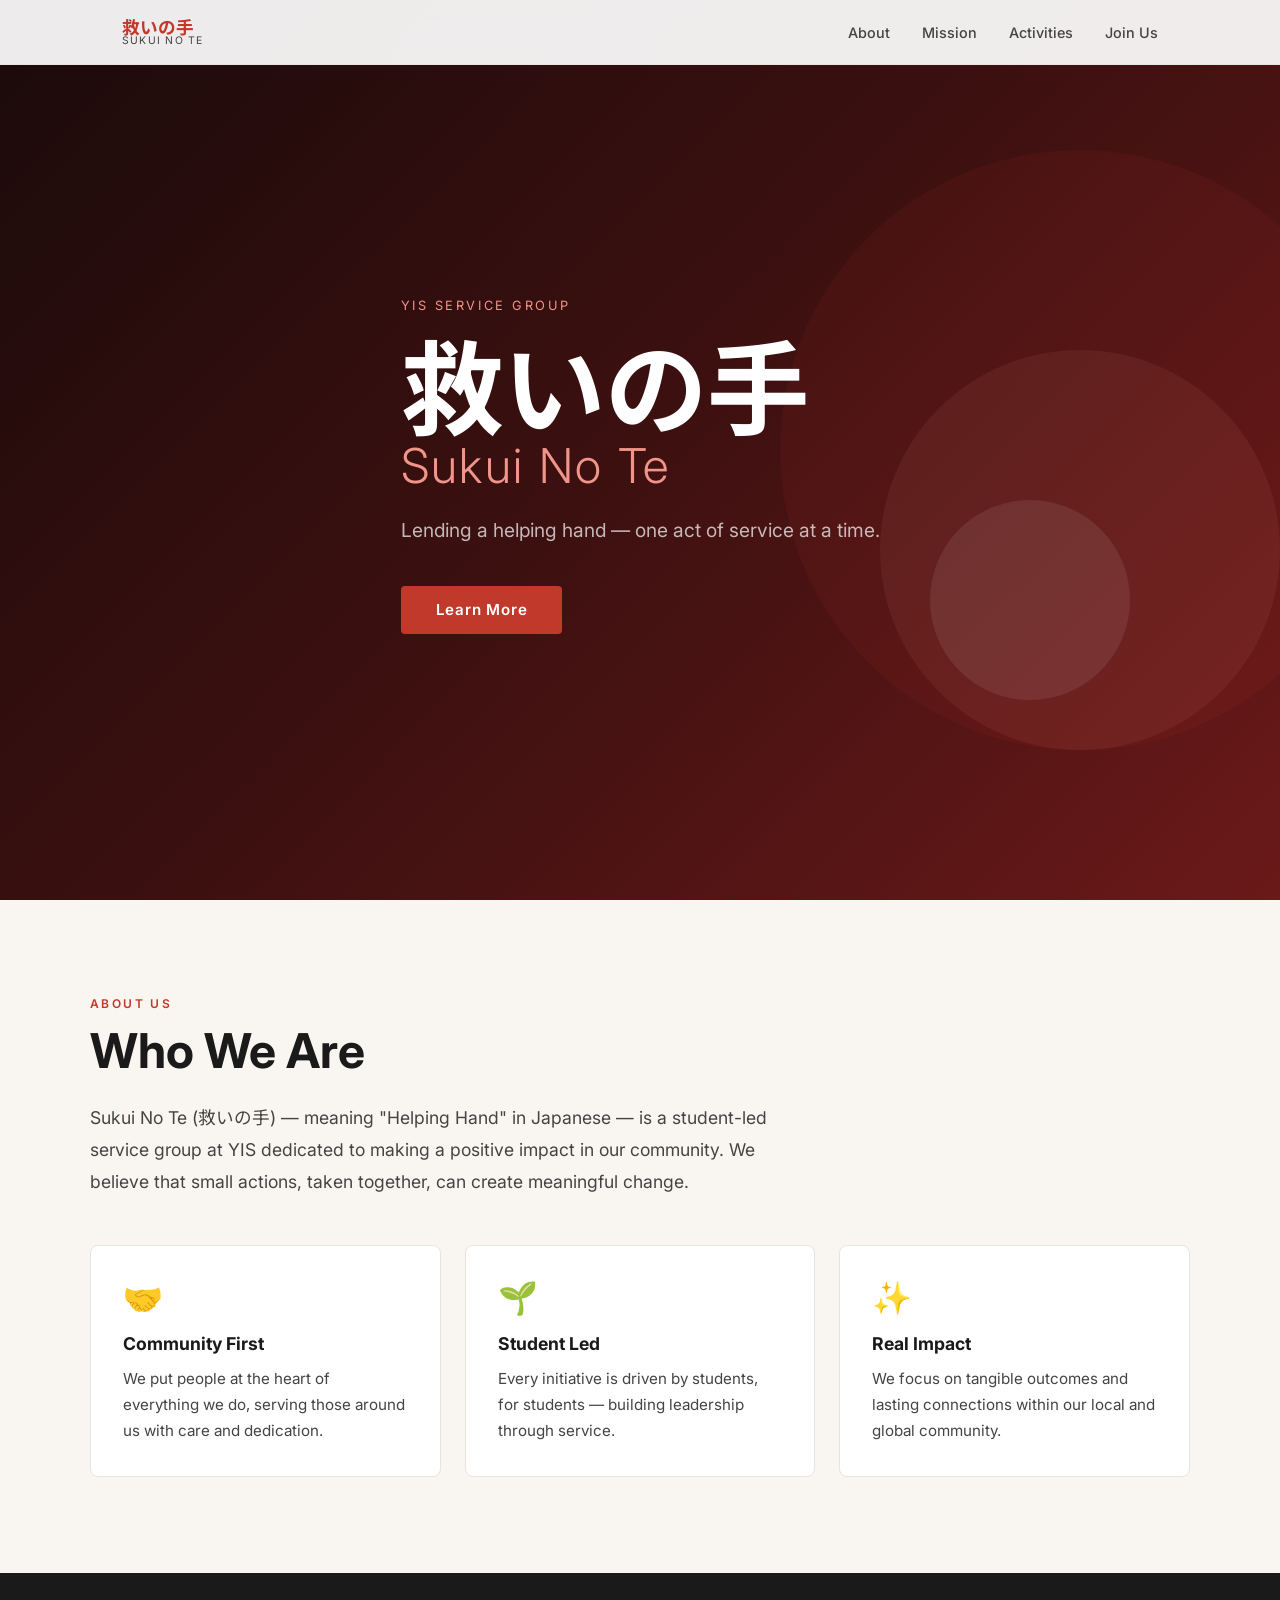
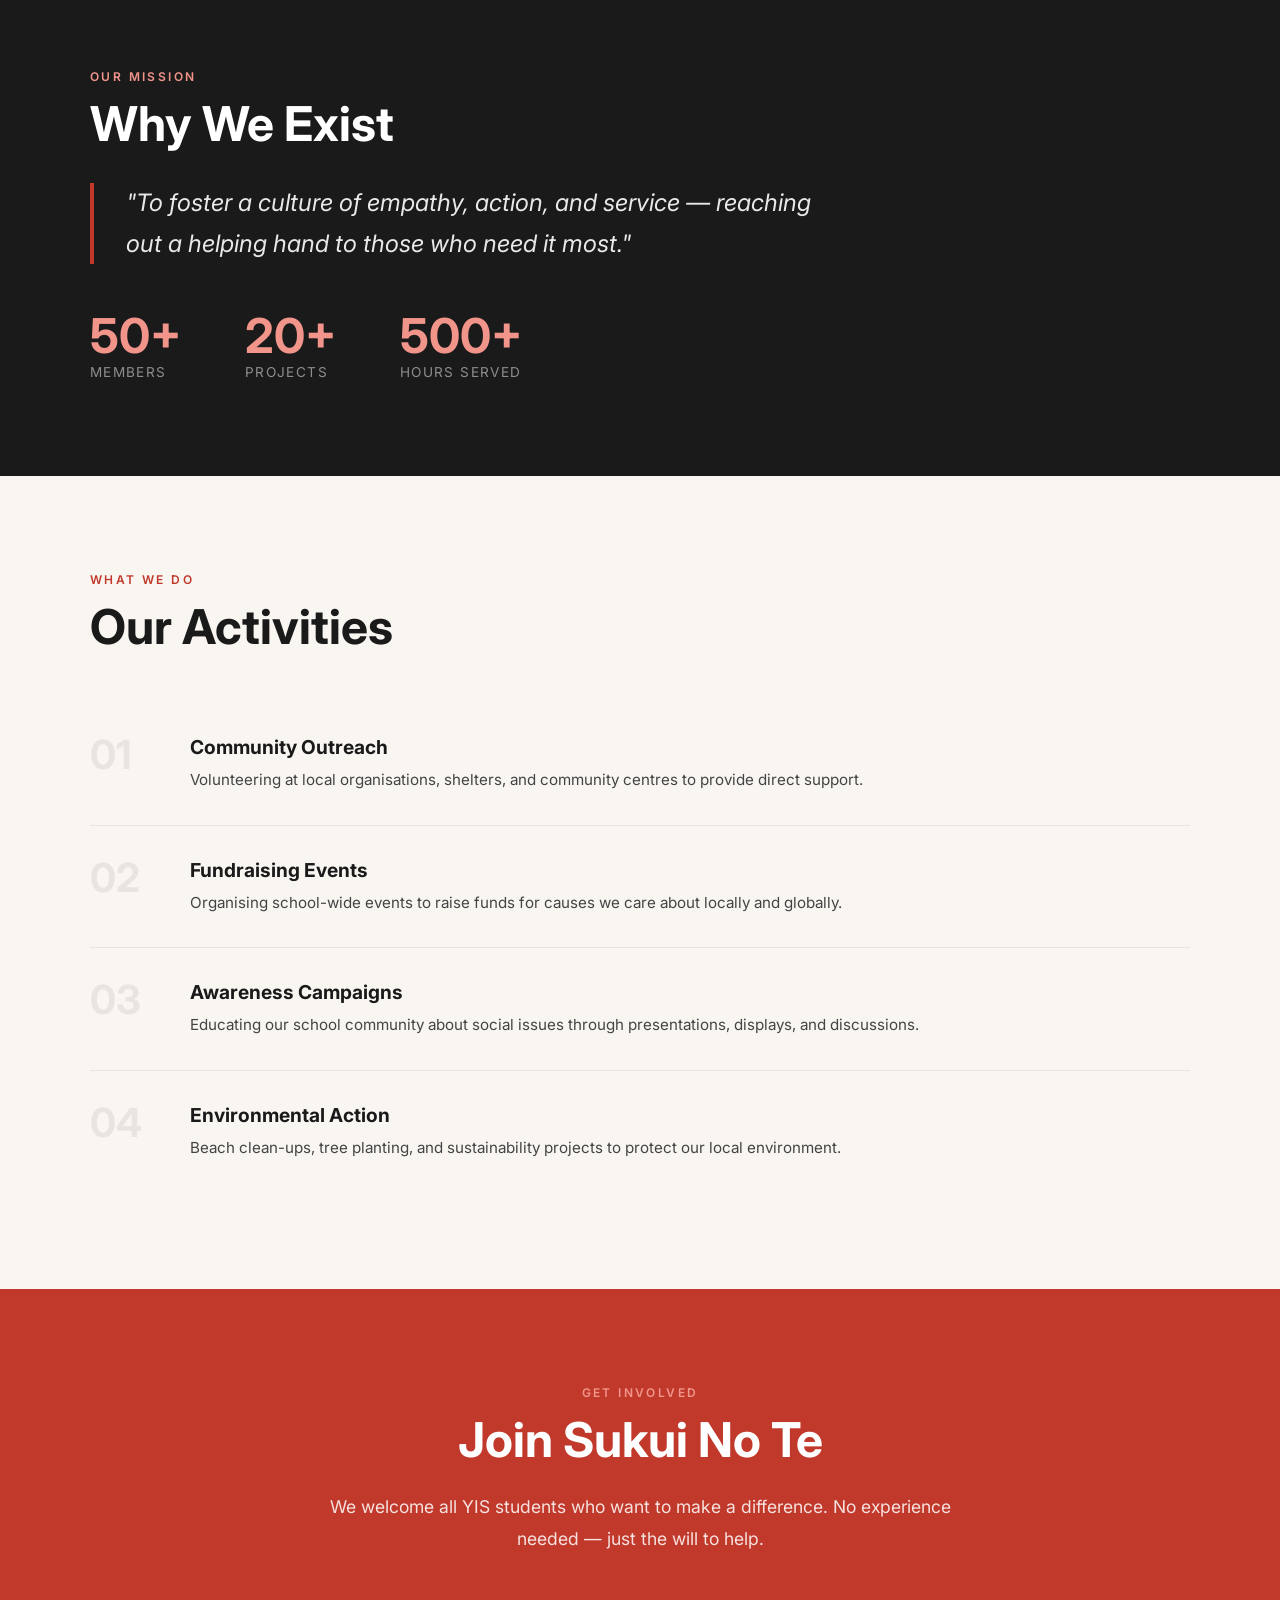
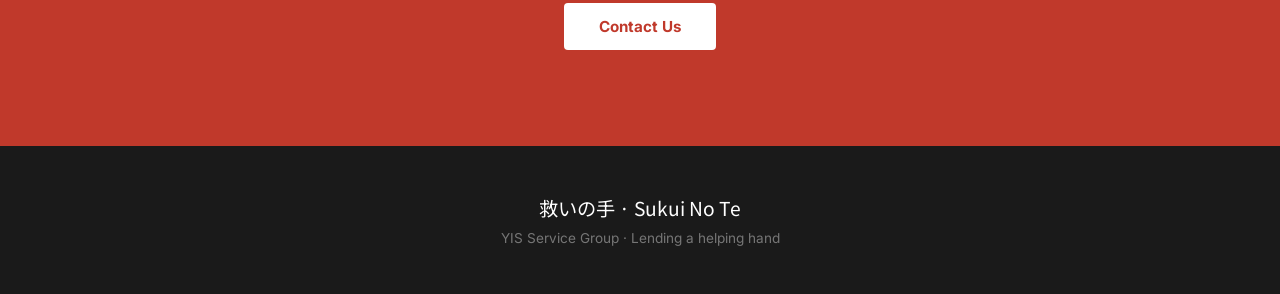
==== index.html @ f2237903 "initial commit: Sukui No Te website" ====
<!DOCTYPE html>
<html lang="en">
<head>
  <meta charset="UTF-8" />
  <meta name="viewport" content="width=device-width, initial-scale=1.0" />
  <title>Sukui No Te | 救いの手</title>
  <link rel="stylesheet" href="style.css" />
  <link href="https://fonts.googleapis.com/css2?family=Noto+Sans+JP:wght@300;400;700&family=Inter:wght@300;400;600;700&display=swap" rel="stylesheet" />
</head>
<body>

  <!-- Navigation -->
  <nav class="navbar">
    <div class="nav-inner">
      <div class="nav-logo">
        <span class="kanji">救いの手</span>
        <span class="romaji">Sukui No Te</span>
      </div>
      <ul class="nav-links">
        <li><a href="#about">About</a></li>
        <li><a href="#mission">Mission</a></li>
        <li><a href="#activities">Activities</a></li>
        <li><a href="#join">Join Us</a></li>
      </ul>
    </div>
  </nav>

  <!-- Hero -->
  <section class="hero">
    <div class="hero-content">
      <p class="hero-tag">YIS Service Group</p>
      <h1>救いの手<br /><span>Sukui No Te</span></h1>
      <p class="hero-sub">Lending a helping hand — one act of service at a time.</p>
      <a href="#about" class="btn-primary">Learn More</a>
    </div>
    <div class="hero-circles">
      <div class="circle c1"></div>
      <div class="circle c2"></div>
      <div class="circle c3"></div>
    </div>
  </section>

  <!-- About -->
  <section id="about" class="section section-light">
    <div class="container">
      <div class="section-label">About Us</div>
      <h2>Who We Are</h2>
      <p class="section-body">
        Sukui No Te (救いの手) — meaning "Helping Hand" in Japanese — is a student-led service group
        at YIS dedicated to making a positive impact in our community. We believe that small actions,
        taken together, can create meaningful change.
      </p>
      <div class="cards">
        <div class="card">
          <div class="card-icon">🤝</div>
          <h3>Community First</h3>
          <p>We put people at the heart of everything we do, serving those around us with care and dedication.</p>
        </div>
        <div class="card">
          <div class="card-icon">🌱</div>
          <h3>Student Led</h3>
          <p>Every initiative is driven by students, for students — building leadership through service.</p>
        </div>
        <div class="card">
          <div class="card-icon">✨</div>
          <h3>Real Impact</h3>
          <p>We focus on tangible outcomes and lasting connections within our local and global community.</p>
        </div>
      </div>
    </div>
  </section>

  <!-- Mission -->
  <section id="mission" class="section section-dark">
    <div class="container">
      <div class="section-label light">Our Mission</div>
      <h2 class="light">Why We Exist</h2>
      <div class="mission-block">
        <blockquote>
          "To foster a culture of empathy, action, and service — reaching out a helping hand to those who need it most."
        </blockquote>
      </div>
      <div class="mission-stats">
        <div class="stat">
          <span class="stat-num">50+</span>
          <span class="stat-label">Members</span>
        </div>
        <div class="stat">
          <span class="stat-num">20+</span>
          <span class="stat-label">Projects</span>
        </div>
        <div class="stat">
          <span class="stat-num">500+</span>
          <span class="stat-label">Hours Served</span>
        </div>
      </div>
    </div>
  </section>

  <!-- Activities -->
  <section id="activities" class="section section-light">
    <div class="container">
      <div class="section-label">What We Do</div>
      <h2>Our Activities</h2>
      <div class="activities-list">
        <div class="activity">
          <div class="activity-num">01</div>
          <div class="activity-content">
            <h3>Community Outreach</h3>
            <p>Volunteering at local organisations, shelters, and community centres to provide direct support.</p>
          </div>
        </div>
        <div class="activity">
          <div class="activity-num">02</div>
          <div class="activity-content">
            <h3>Fundraising Events</h3>
            <p>Organising school-wide events to raise funds for causes we care about locally and globally.</p>
          </div>
        </div>
        <div class="activity">
          <div class="activity-num">03</div>
          <div class="activity-content">
            <h3>Awareness Campaigns</h3>
            <p>Educating our school community about social issues through presentations, displays, and discussions.</p>
          </div>
        </div>
        <div class="activity">
          <div class="activity-num">04</div>
          <div class="activity-content">
            <h3>Environmental Action</h3>
            <p>Beach clean-ups, tree planting, and sustainability projects to protect our local environment.</p>
          </div>
        </div>
      </div>
    </div>
  </section>

  <!-- Join -->
  <section id="join" class="section section-accent">
    <div class="container center">
      <div class="section-label light">Get Involved</div>
      <h2 class="light">Join Sukui No Te</h2>
      <p class="section-body light">
        We welcome all YIS students who want to make a difference. No experience needed — just the will to help.
      </p>
      <a href="mailto:27hattay@yis.ac.jp" class="btn-white">Contact Us</a>
    </div>
  </section>

  <!-- Footer -->
  <footer class="footer">
    <div class="container center">
      <p class="footer-logo">救いの手 · Sukui No Te</p>
      <p class="footer-sub">YIS Service Group · Lending a helping hand</p>
    </div>
  </footer>

</body>
</html>
---- style.css ----
*, *::before, *::after { box-sizing: border-box; margin: 0; padding: 0; }

:root {
  --red: #c0392b;
  --red-dark: #922b21;
  --red-light: #f1948a;
  --white: #ffffff;
  --off-white: #f9f6f2;
  --dark: #1a1a1a;
  --mid: #444;
  --light-gray: #e8e4df;
}

html { scroll-behavior: smooth; }

body {
  font-family: 'Inter', 'Noto Sans JP', sans-serif;
  color: var(--dark);
  background: var(--white);
  overflow-x: hidden;
}

/* ── NAV ── */
.navbar {
  position: fixed;
  top: 0; left: 0; right: 0;
  z-index: 100;
  background: rgba(255,255,255,0.92);
  backdrop-filter: blur(10px);
  border-bottom: 1px solid var(--light-gray);
}
.nav-inner {
  max-width: 1100px;
  margin: 0 auto;
  padding: 0 2rem;
  height: 64px;
  display: flex;
  align-items: center;
  justify-content: space-between;
}
.nav-logo { display: flex; flex-direction: column; line-height: 1; }
.nav-logo .kanji { font-family: 'Noto Sans JP', sans-serif; font-size: 1.1rem; font-weight: 700; color: var(--red); }
.nav-logo .romaji { font-size: 0.65rem; letter-spacing: 0.12em; text-transform: uppercase; color: var(--mid); }
.nav-links { display: flex; gap: 2rem; list-style: none; }
.nav-links a { text-decoration: none; font-size: 0.9rem; font-weight: 500; color: var(--mid); transition: color 0.2s; }
.nav-links a:hover { color: var(--red); }

/* ── HERO ── */
.hero {
  min-height: 100vh;
  background: linear-gradient(135deg, #1a0a0a 0%, #3d1010 50%, #6b1919 100%);
  display: flex;
  align-items: center;
  position: relative;
  overflow: hidden;
  padding: 6rem 2rem 4rem;
}
.hero-content {
  max-width: 1100px;
  margin: 0 auto;
  position: relative;
  z-index: 2;
}
.hero-tag {
  font-size: 0.8rem;
  letter-spacing: 0.2em;
  text-transform: uppercase;
  color: var(--red-light);
  margin-bottom: 1rem;
}
.hero h1 {
  font-family: 'Noto Sans JP', sans-serif;
  font-size: clamp(3rem, 8vw, 7rem);
  font-weight: 700;
  line-height: 1.05;
  color: var(--white);
  margin-bottom: 1.5rem;
}
.hero h1 span {
  font-family: 'Inter', sans-serif;
  font-size: clamp(1.5rem, 4vw, 3rem);
  font-weight: 300;
  color: var(--red-light);
  letter-spacing: 0.05em;
  display: block;
  margin-top: 0.25rem;
}
.hero-sub {
  font-size: 1.2rem;
  color: rgba(255,255,255,0.7);
  max-width: 500px;
  margin-bottom: 2.5rem;
  line-height: 1.6;
}
.btn-primary {
  display: inline-block;
  padding: 0.9rem 2.2rem;
  background: var(--red);
  color: var(--white);
  text-decoration: none;
  font-weight: 600;
  font-size: 0.95rem;
  letter-spacing: 0.05em;
  border-radius: 4px;
  transition: background 0.2s, transform 0.2s;
}
.btn-primary:hover { background: var(--red-dark); transform: translateY(-2px); }

.hero-circles { position: absolute; right: -100px; top: 50%; transform: translateY(-50%); z-index: 1; }
.circle { border-radius: 50%; position: absolute; opacity: 0.08; }
.c1 { width: 600px; height: 600px; background: var(--red); top: -300px; right: 0; }
.c2 { width: 400px; height: 400px; background: var(--red-light); top: -100px; right: 100px; }
.c3 { width: 200px; height: 200px; background: white; top: 50px; right: 250px; }

/* ── SECTIONS ── */
.section { padding: 6rem 2rem; }
.section-light { background: var(--off-white); }
.section-dark { background: var(--dark); }
.section-accent { background: var(--red); }

.container { max-width: 1100px; margin: 0 auto; }
.center { text-align: center; }

.section-label {
  font-size: 0.75rem;
  letter-spacing: 0.2em;
  text-transform: uppercase;
  color: var(--red);
  margin-bottom: 0.75rem;
  font-weight: 600;
}
.section-label.light { color: var(--red-light); }

h2 {
  font-size: clamp(2rem, 4vw, 3rem);
  font-weight: 700;
  margin-bottom: 1.5rem;
  line-height: 1.15;
}
h2.light { color: var(--white); }

.section-body {
  font-size: 1.1rem;
  line-height: 1.8;
  color: var(--mid);
  max-width: 680px;
  margin-bottom: 3rem;
}
.section-body.light { color: rgba(255,255,255,0.85); margin: 0 auto 2.5rem; }

/* ── CARDS ── */
.cards {
  display: grid;
  grid-template-columns: repeat(auto-fit, minmax(280px, 1fr));
  gap: 1.5rem;
  margin-top: 3rem;
}
.card {
  background: var(--white);
  border-radius: 8px;
  padding: 2rem;
  border: 1px solid var(--light-gray);
  transition: transform 0.2s, box-shadow 0.2s;
}
.card:hover { transform: translateY(-4px); box-shadow: 0 12px 32px rgba(0,0,0,0.08); }
.card-icon { font-size: 2rem; margin-bottom: 1rem; }
.card h3 { font-size: 1.1rem; margin-bottom: 0.75rem; }
.card p { font-size: 0.95rem; color: var(--mid); line-height: 1.7; }

/* ── MISSION ── */
.mission-block {
  margin: 2rem 0 3rem;
}
blockquote {
  font-size: clamp(1.1rem, 2.5vw, 1.5rem);
  font-style: italic;
  color: rgba(255,255,255,0.9);
  border-left: 4px solid var(--red);
  padding-left: 2rem;
  line-height: 1.7;
  max-width: 760px;
}
.mission-stats {
  display: flex;
  gap: 4rem;
  flex-wrap: wrap;
}
.stat { display: flex; flex-direction: column; }
.stat-num { font-size: 3rem; font-weight: 700; color: var(--red-light); line-height: 1; }
.stat-label { font-size: 0.85rem; letter-spacing: 0.1em; text-transform: uppercase; color: rgba(255,255,255,0.5); margin-top: 0.25rem; }

/* ── ACTIVITIES ── */
.activities-list { margin-top: 3rem; display: flex; flex-direction: column; gap: 0; }
.activity {
  display: flex;
  gap: 2.5rem;
  align-items: flex-start;
  padding: 2rem 0;
  border-bottom: 1px solid var(--light-gray);
}
.activity:last-child { border-bottom: none; }
.activity-num {
  font-size: 2.5rem;
  font-weight: 700;
  color: var(--light-gray);
  min-width: 60px;
  line-height: 1;
}
.activity-content h3 { font-size: 1.2rem; margin-bottom: 0.5rem; }
.activity-content p { color: var(--mid); line-height: 1.7; font-size: 0.95rem; }

/* ── JOIN / ACCENT ── */
.btn-white {
  display: inline-block;
  padding: 0.9rem 2.2rem;
  background: var(--white);
  color: var(--red);
  text-decoration: none;
  font-weight: 700;
  font-size: 0.95rem;
  border-radius: 4px;
  margin-top: 0.5rem;
  transition: opacity 0.2s, transform 0.2s;
}
.btn-white:hover { opacity: 0.9; transform: translateY(-2px); }

/* ── FOOTER ── */
.footer {
  background: var(--dark);
  padding: 3rem 2rem;
}
.footer-logo {
  font-family: 'Noto Sans JP', sans-serif;
  font-size: 1.2rem;
  color: var(--white);
  margin-bottom: 0.5rem;
}
.footer-sub { font-size: 0.85rem; color: rgba(255,255,255,0.4); }

/* ── RESPONSIVE ── */
@media (max-width: 640px) {
  .nav-links { display: none; }
  .hero { padding: 5rem 1.5rem 3rem; }
  .mission-stats { gap: 2.5rem; }
  .activity { flex-direction: column; gap: 0.5rem; }
  .activity-num { font-size: 1.5rem; }
}
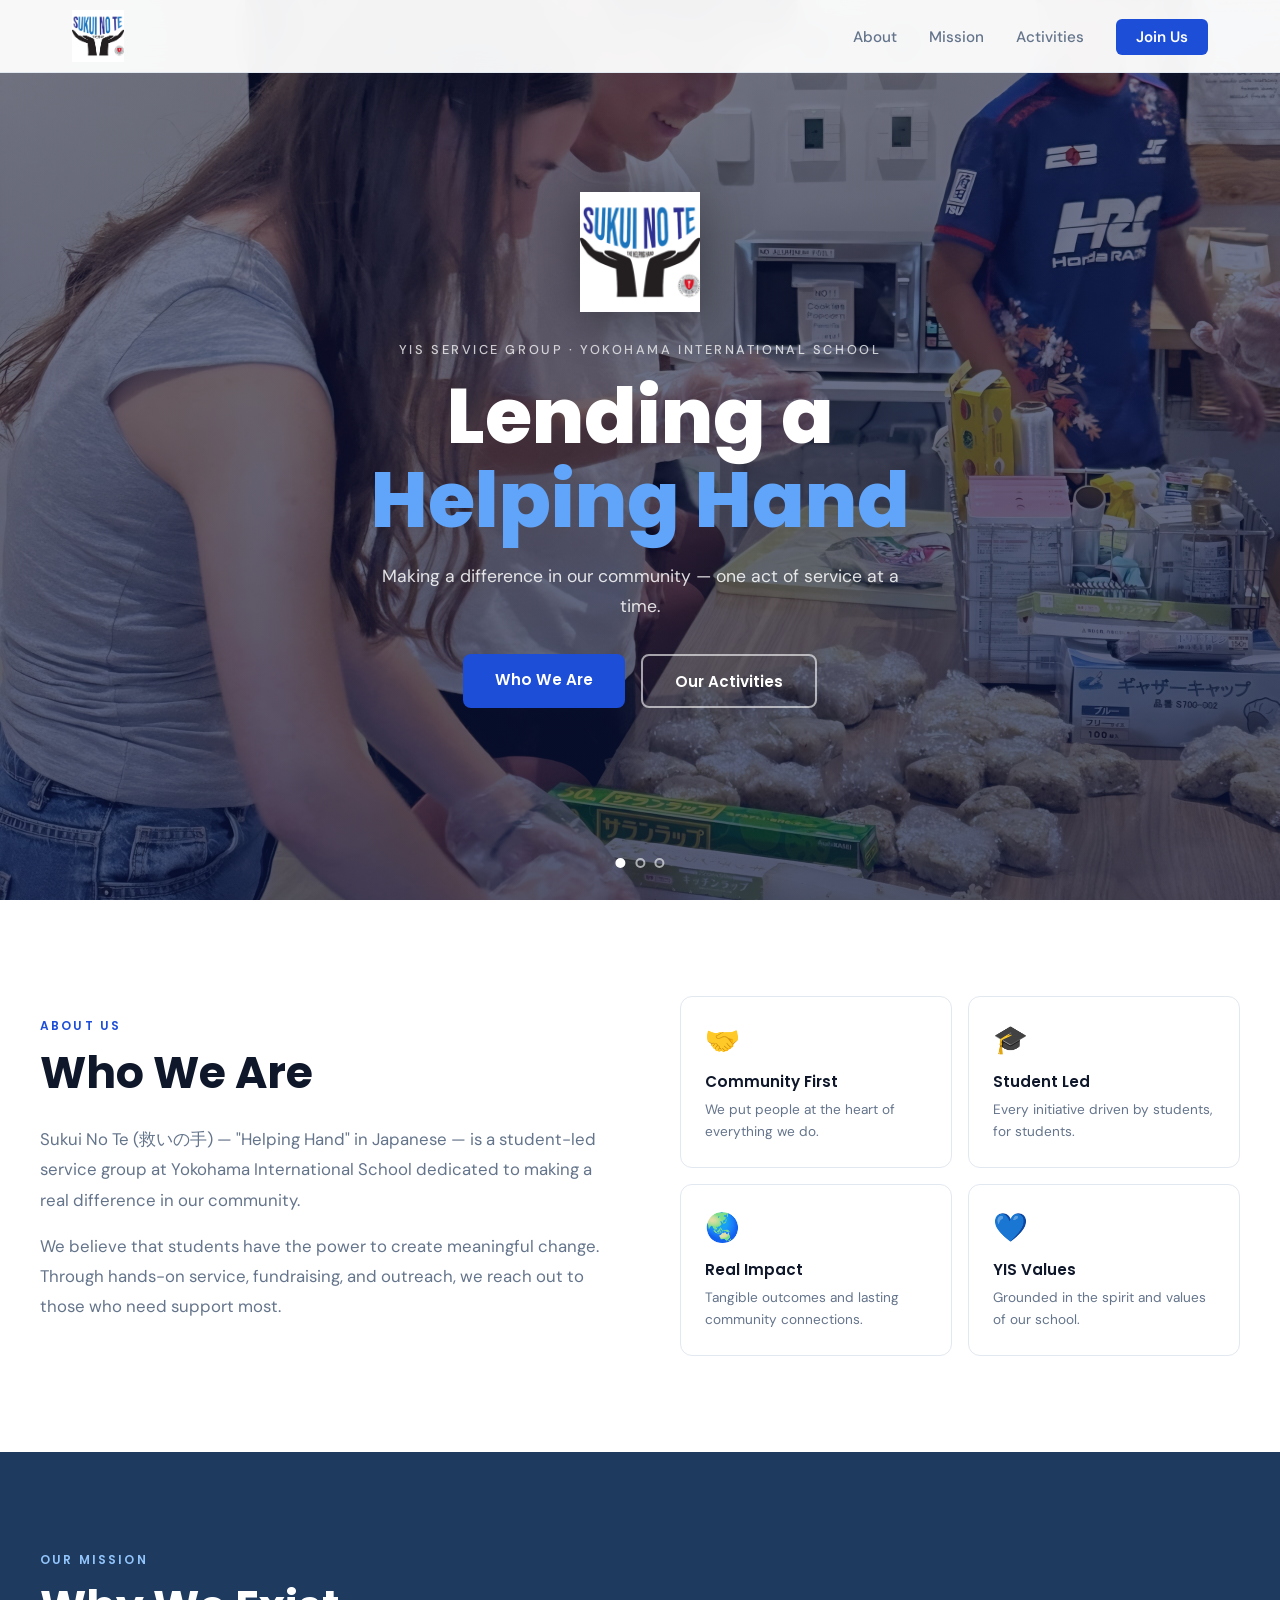
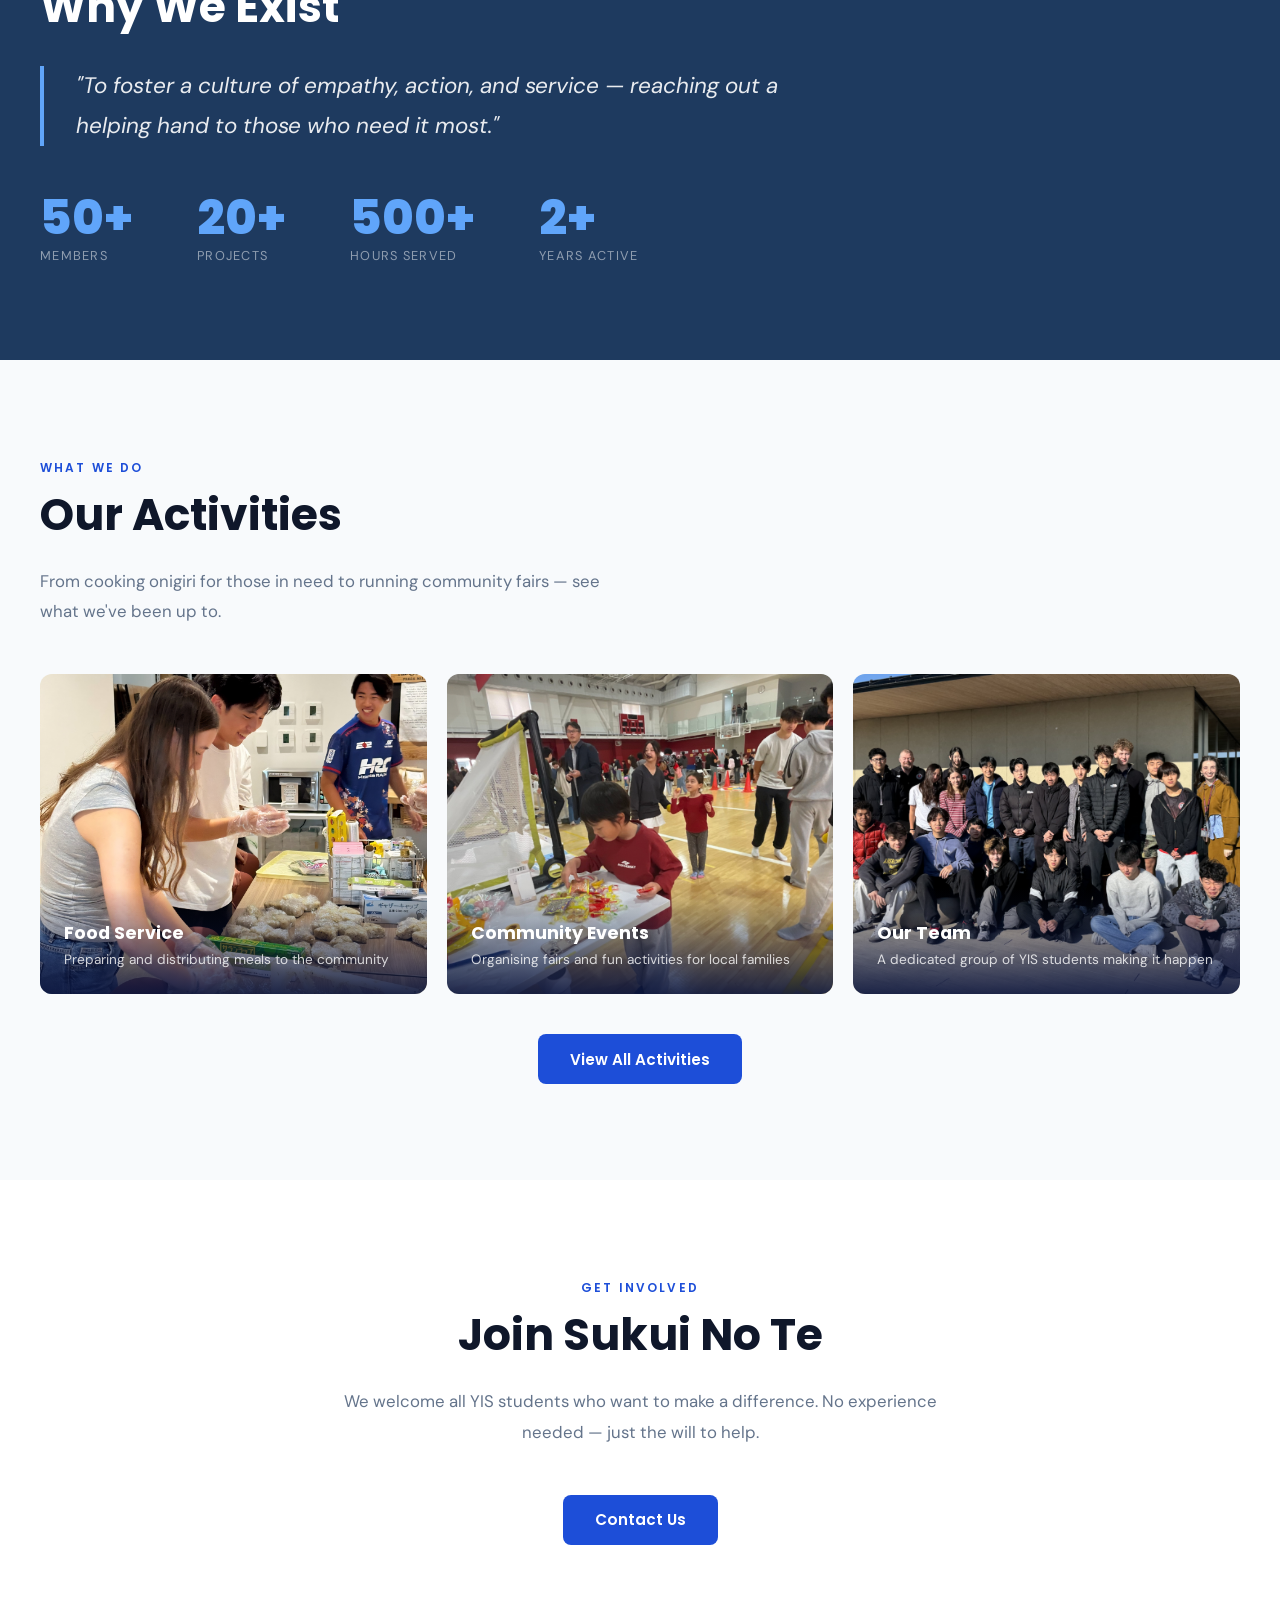
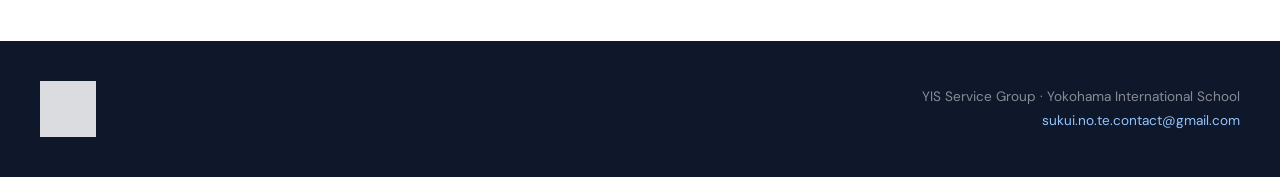
==== commit 0c2e08da: "redesign: new layout, photo slideshow, logo, activities page" ====
--- a/index.html
+++ b/index.html
@@ -5,82 +5,104 @@
   <meta name="viewport" content="width=device-width, initial-scale=1.0" />
   <title>Sukui No Te | 救いの手</title>
   <link rel="stylesheet" href="style.css" />
-  <link href="https://fonts.googleapis.com/css2?family=Noto+Sans+JP:wght@300;400;700&family=Inter:wght@300;400;600;700&display=swap" rel="stylesheet" />
+  <link href="https://fonts.googleapis.com/css2?family=Poppins:wght@400;600;700;800&family=DM+Sans:wght@300;400;500&display=swap" rel="stylesheet" />
 </head>
 <body>
 
-  <!-- Navigation -->
+  <!-- NAVBAR -->
   <nav class="navbar">
     <div class="nav-inner">
-      <div class="nav-logo">
-        <span class="kanji">救いの手</span>
-        <span class="romaji">Sukui No Te</span>
-      </div>
+      <a href="index.html" class="nav-logo">
+        <img src="images/logo.png" alt="Sukui No Te" />
+      </a>
       <ul class="nav-links">
         <li><a href="#about">About</a></li>
         <li><a href="#mission">Mission</a></li>
-        <li><a href="#activities">Activities</a></li>
-        <li><a href="#join">Join Us</a></li>
+        <li><a href="activities.html">Activities</a></li>
+        <li><a href="#join" class="nav-cta">Join Us</a></li>
       </ul>
+      <button class="nav-toggle" onclick="toggleMenu()">
+        <span></span><span></span><span></span>
+      </button>
     </div>
+    <ul class="nav-mobile" id="mobileMenu">
+      <li><a href="#about" onclick="toggleMenu()">About</a></li>
+      <li><a href="#mission" onclick="toggleMenu()">Mission</a></li>
+      <li><a href="activities.html">Activities</a></li>
+      <li><a href="#join" onclick="toggleMenu()">Join Us</a></li>
+    </ul>
   </nav>
 
-  <!-- Hero -->
+  <!-- HERO SLIDESHOW -->
   <section class="hero">
+    <div class="slides">
+      <div class="slide active" style="background-image: url('images/hero1.jpg')"></div>
+      <div class="slide" style="background-image: url('images/hero2.jpg')"></div>
+      <div class="slide" style="background-image: url('images/hero3.jpg')"></div>
+    </div>
+    <div class="hero-overlay"></div>
     <div class="hero-content">
-      <p class="hero-tag">YIS Service Group</p>
-      <h1>救いの手<br /><span>Sukui No Te</span></h1>
-      <p class="hero-sub">Lending a helping hand — one act of service at a time.</p>
-      <a href="#about" class="btn-primary">Learn More</a>
+      <img src="images/logo.png" alt="Sukui No Te Logo" class="hero-logo" />
+      <p class="hero-tag">YIS Service Group · Yokohama International School</p>
+      <h1>Lending a<br /><span>Helping Hand</span></h1>
+      <p class="hero-sub">Making a difference in our community — one act of service at a time.</p>
+      <div class="hero-btns">
+        <a href="#about" class="btn-primary">Who We Are</a>
+        <a href="activities.html" class="btn-outline">Our Activities</a>
+      </div>
     </div>
-    <div class="hero-circles">
-      <div class="circle c1"></div>
-      <div class="circle c2"></div>
-      <div class="circle c3"></div>
+    <div class="slide-dots">
+      <button class="dot active" onclick="goToSlide(0)"></button>
+      <button class="dot" onclick="goToSlide(1)"></button>
+      <button class="dot" onclick="goToSlide(2)"></button>
     </div>
   </section>
 
-  <!-- About -->
-  <section id="about" class="section section-light">
+  <!-- ABOUT -->
+  <section id="about" class="section">
     <div class="container">
-      <div class="section-label">About Us</div>
-      <h2>Who We Are</h2>
-      <p class="section-body">
-        Sukui No Te (救いの手) — meaning "Helping Hand" in Japanese — is a student-led service group
-        at YIS dedicated to making a positive impact in our community. We believe that small actions,
-        taken together, can create meaningful change.
-      </p>
-      <div class="cards">
-        <div class="card">
-          <div class="card-icon">🤝</div>
-          <h3>Community First</h3>
-          <p>We put people at the heart of everything we do, serving those around us with care and dedication.</p>
+      <div class="about-grid">
+        <div class="about-text">
+          <span class="label">About Us</span>
+          <h2>Who We Are</h2>
+          <p>Sukui No Te (救いの手) — "Helping Hand" in Japanese — is a student-led service group at Yokohama International School dedicated to making a real difference in our community.</p>
+          <p>We believe that students have the power to create meaningful change. Through hands-on service, fundraising, and outreach, we reach out to those who need support most.</p>
         </div>
-        <div class="card">
-          <div class="card-icon">🌱</div>
-          <h3>Student Led</h3>
-          <p>Every initiative is driven by students, for students — building leadership through service.</p>
-        </div>
-        <div class="card">
-          <div class="card-icon">✨</div>
-          <h3>Real Impact</h3>
-          <p>We focus on tangible outcomes and lasting connections within our local and global community.</p>
+        <div class="about-cards">
+          <div class="mini-card">
+            <div class="mini-icon">🤝</div>
+            <h3>Community First</h3>
+            <p>We put people at the heart of everything we do.</p>
+          </div>
+          <div class="mini-card">
+            <div class="mini-icon">🎓</div>
+            <h3>Student Led</h3>
+            <p>Every initiative driven by students, for students.</p>
+          </div>
+          <div class="mini-card">
+            <div class="mini-icon">🌏</div>
+            <h3>Real Impact</h3>
+            <p>Tangible outcomes and lasting community connections.</p>
+          </div>
+          <div class="mini-card">
+            <div class="mini-icon">💙</div>
+            <h3>YIS Values</h3>
+            <p>Grounded in the spirit and values of our school.</p>
+          </div>
         </div>
       </div>
     </div>
   </section>
 
-  <!-- Mission -->
-  <section id="mission" class="section section-dark">
+  <!-- MISSION -->
+  <section id="mission" class="section section-blue">
     <div class="container">
-      <div class="section-label light">Our Mission</div>
+      <span class="label light">Our Mission</span>
       <h2 class="light">Why We Exist</h2>
-      <div class="mission-block">
-        <blockquote>
-          "To foster a culture of empathy, action, and service — reaching out a helping hand to those who need it most."
-        </blockquote>
-      </div>
-      <div class="mission-stats">
+      <blockquote>
+        "To foster a culture of empathy, action, and service — reaching out a helping hand to those who need it most."
+      </blockquote>
+      <div class="stats">
         <div class="stat">
           <span class="stat-num">50+</span>
           <span class="stat-label">Members</span>
@@ -93,67 +115,85 @@
           <span class="stat-num">500+</span>
           <span class="stat-label">Hours Served</span>
         </div>
-      </div>
-    </div>
-  </section>
-
-  <!-- Activities -->
-  <section id="activities" class="section section-light">
-    <div class="container">
-      <div class="section-label">What We Do</div>
-      <h2>Our Activities</h2>
-      <div class="activities-list">
-        <div class="activity">
-          <div class="activity-num">01</div>
-          <div class="activity-content">
-            <h3>Community Outreach</h3>
-            <p>Volunteering at local organisations, shelters, and community centres to provide direct support.</p>
-          </div>
-        </div>
-        <div class="activity">
-          <div class="activity-num">02</div>
-          <div class="activity-content">
-            <h3>Fundraising Events</h3>
-            <p>Organising school-wide events to raise funds for causes we care about locally and globally.</p>
-          </div>
-        </div>
-        <div class="activity">
-          <div class="activity-num">03</div>
-          <div class="activity-content">
-            <h3>Awareness Campaigns</h3>
-            <p>Educating our school community about social issues through presentations, displays, and discussions.</p>
-          </div>
-        </div>
-        <div class="activity">
-          <div class="activity-num">04</div>
-          <div class="activity-content">
-            <h3>Environmental Action</h3>
-            <p>Beach clean-ups, tree planting, and sustainability projects to protect our local environment.</p>
-          </div>
+        <div class="stat">
+          <span class="stat-num">2+</span>
+          <span class="stat-label">Years Active</span>
         </div>
       </div>
     </div>
   </section>
 
-  <!-- Join -->
-  <section id="join" class="section section-accent">
-    <div class="container center">
-      <div class="section-label light">Get Involved</div>
-      <h2 class="light">Join Sukui No Te</h2>
-      <p class="section-body light">
-        We welcome all YIS students who want to make a difference. No experience needed — just the will to help.
-      </p>
-      <a href="mailto:27hattay@yis.ac.jp" class="btn-white">Contact Us</a>
+  <!-- ACTIVITIES PREVIEW -->
+  <section id="activities" class="section section-light">
+    <div class="container">
+      <span class="label">What We Do</span>
+      <h2>Our Activities</h2>
+      <p class="section-desc">From cooking onigiri for those in need to running community fairs — see what we've been up to.</p>
+      <div class="activity-preview-grid">
+        <div class="activity-card" style="background-image: url('images/hero1.jpg')">
+          <div class="activity-card-overlay">
+            <h3>Food Service</h3>
+            <p>Preparing and distributing meals to the community</p>
+          </div>
+        </div>
+        <div class="activity-card" style="background-image: url('images/hero2.jpg')">
+          <div class="activity-card-overlay">
+            <h3>Community Events</h3>
+            <p>Organising fairs and fun activities for local families</p>
+          </div>
+        </div>
+        <div class="activity-card" style="background-image: url('images/hero3.jpg')">
+          <div class="activity-card-overlay">
+            <h3>Our Team</h3>
+            <p>A dedicated group of YIS students making it happen</p>
+          </div>
+        </div>
+      </div>
+      <div class="center" style="margin-top: 2.5rem;">
+        <a href="activities.html" class="btn-primary">View All Activities</a>
+      </div>
     </div>
   </section>
 
-  <!-- Footer -->
+  <!-- JOIN -->
+  <section id="join" class="section">
+    <div class="container center">
+      <span class="label">Get Involved</span>
+      <h2>Join Sukui No Te</h2>
+      <p class="section-desc">We welcome all YIS students who want to make a difference. No experience needed — just the will to help.</p>
+      <a href="mailto:sukui.no.te.contact@gmail.com" class="btn-primary">Contact Us</a>
+    </div>
+  </section>
+
+  <!-- FOOTER -->
   <footer class="footer">
-    <div class="container center">
-      <p class="footer-logo">救いの手 · Sukui No Te</p>
-      <p class="footer-sub">YIS Service Group · Lending a helping hand</p>
+    <div class="container footer-inner">
+      <img src="images/logo.png" alt="Sukui No Te" class="footer-logo" />
+      <div class="footer-right">
+        <p>YIS Service Group · Yokohama International School</p>
+        <a href="mailto:sukui.no.te.contact@gmail.com">sukui.no.te.contact@gmail.com</a>
+      </div>
     </div>
   </footer>
 
+  <script>
+    let current = 0;
+    const slides = document.querySelectorAll('.slide');
+    const dots = document.querySelectorAll('.dot');
+
+    function goToSlide(n) {
+      slides[current].classList.remove('active');
+      dots[current].classList.remove('active');
+      current = n;
+      slides[current].classList.add('active');
+      dots[current].classList.add('active');
+    }
+
+    setInterval(() => goToSlide((current + 1) % slides.length), 5000);
+
+    function toggleMenu() {
+      document.getElementById('mobileMenu').classList.toggle('open');
+    }
+  </script>
 </body>
 </html>
--- a/style.css
+++ b/style.css
@@ -1,247 +1,189 @@
 *, *::before, *::after { box-sizing: border-box; margin: 0; padding: 0; }
 
 :root {
-  --red: #c0392b;
-  --red-dark: #922b21;
-  --red-light: #f1948a;
+  --blue: #1d4ed8;
+  --blue-dark: #1e3a5f;
+  --blue-light: #dbeafe;
   --white: #ffffff;
-  --off-white: #f9f6f2;
-  --dark: #1a1a1a;
-  --mid: #444;
-  --light-gray: #e8e4df;
+  --off-white: #f8fafc;
+  --light: #f1f5f9;
+  --text: #0f172a;
+  --muted: #64748b;
+  --border: #e2e8f0;
 }
 
 html { scroll-behavior: smooth; }
+body { font-family: 'DM Sans', sans-serif; color: var(--text); background: var(--white); overflow-x: hidden; }
 
-body {
-  font-family: 'Inter', 'Noto Sans JP', sans-serif;
-  color: var(--dark);
-  background: var(--white);
-  overflow-x: hidden;
+/* ── NAVBAR ── */
+.navbar {
+  position: fixed; top: 0; left: 0; right: 0; z-index: 100;
+  background: rgba(255,255,255,0.95);
+  backdrop-filter: blur(12px);
+  border-bottom: 1px solid var(--border);
+}
+.nav-inner {
+  max-width: 1200px; margin: 0 auto; padding: 0 2rem;
+  height: 72px; display: flex; align-items: center; justify-content: space-between;
+}
+.nav-logo img { height: 52px; width: auto; display: block; }
+.nav-links { display: flex; gap: 2rem; list-style: none; align-items: center; }
+.nav-links a { text-decoration: none; font-size: 0.95rem; font-weight: 500; color: var(--muted); transition: color 0.2s; }
+.nav-links a:hover { color: var(--blue); }
+.nav-cta {
+  background: var(--blue); color: var(--white) !important;
+  padding: 0.5rem 1.25rem; border-radius: 6px; font-weight: 600 !important;
+  transition: background 0.2s !important;
+}
+.nav-cta:hover { background: var(--blue-dark) !important; }
+.nav-toggle { display: none; flex-direction: column; gap: 5px; background: none; border: none; cursor: pointer; padding: 4px; }
+.nav-toggle span { display: block; width: 24px; height: 2px; background: var(--text); border-radius: 2px; }
+.nav-mobile { display: none; list-style: none; background: var(--white); border-top: 1px solid var(--border); padding: 1rem 2rem; flex-direction: column; gap: 1rem; }
+.nav-mobile.open { display: flex; }
+.nav-mobile a { text-decoration: none; font-size: 1rem; font-weight: 500; color: var(--text); }
+
+/* ── HERO ── */
+.hero { position: relative; height: 100vh; min-height: 600px; display: flex; align-items: center; justify-content: center; overflow: hidden; }
+
+.slides { position: absolute; inset: 0; }
+.slide {
+  position: absolute; inset: 0;
+  background-size: cover; background-position: center;
+  opacity: 0; transition: opacity 1s ease;
+}
+.slide.active { opacity: 1; }
+
+.hero-overlay {
+  position: absolute; inset: 0;
+  background: linear-gradient(to bottom, rgba(10,20,60,0.55) 0%, rgba(10,20,60,0.7) 100%);
+  z-index: 1;
 }
 
-/* ── NAV ── */
-.navbar {
-  position: fixed;
-  top: 0; left: 0; right: 0;
-  z-index: 100;
-  background: rgba(255,255,255,0.92);
-  backdrop-filter: blur(10px);
-  border-bottom: 1px solid var(--light-gray);
+.hero-content {
+  position: relative; z-index: 2;
+  text-align: center; color: var(--white);
+  padding: 2rem; max-width: 800px;
 }
-.nav-inner {
-  max-width: 1100px;
-  margin: 0 auto;
-  padding: 0 2rem;
-  height: 64px;
-  display: flex;
-  align-items: center;
-  justify-content: space-between;
+.hero-logo { height: 120px; width: auto; margin-bottom: 1.5rem; filter: drop-shadow(0 4px 24px rgba(0,0,0,0.4)); }
+.hero-tag { font-size: 0.8rem; letter-spacing: 0.2em; text-transform: uppercase; color: rgba(255,255,255,0.75); margin-bottom: 1rem; font-weight: 500; }
+.hero-content h1 { font-family: 'Poppins', sans-serif; font-size: clamp(2.5rem, 6vw, 5rem); font-weight: 800; line-height: 1.1; margin-bottom: 1.25rem; }
+.hero-content h1 span { color: #60a5fa; }
+.hero-sub { font-size: 1.1rem; color: rgba(255,255,255,0.85); max-width: 520px; margin: 0 auto 2rem; line-height: 1.7; }
+.hero-btns { display: flex; gap: 1rem; justify-content: center; flex-wrap: wrap; }
+
+.btn-primary {
+  display: inline-block; padding: 0.85rem 2rem;
+  background: var(--blue); color: var(--white);
+  text-decoration: none; font-weight: 600; font-size: 0.95rem;
+  border-radius: 8px; transition: background 0.2s, transform 0.2s;
+  font-family: 'Poppins', sans-serif;
 }
-.nav-logo { display: flex; flex-direction: column; line-height: 1; }
-.nav-logo .kanji { font-family: 'Noto Sans JP', sans-serif; font-size: 1.1rem; font-weight: 700; color: var(--red); }
-.nav-logo .romaji { font-size: 0.65rem; letter-spacing: 0.12em; text-transform: uppercase; color: var(--mid); }
-.nav-links { display: flex; gap: 2rem; list-style: none; }
-.nav-links a { text-decoration: none; font-size: 0.9rem; font-weight: 500; color: var(--mid); transition: color 0.2s; }
-.nav-links a:hover { color: var(--red); }
+.btn-primary:hover { background: var(--blue-dark); transform: translateY(-2px); }
 
-/* ── HERO ── */
-.hero {
-  min-height: 100vh;
-  background: linear-gradient(135deg, #1a0a0a 0%, #3d1010 50%, #6b1919 100%);
-  display: flex;
-  align-items: center;
-  position: relative;
-  overflow: hidden;
-  padding: 6rem 2rem 4rem;
+.btn-outline {
+  display: inline-block; padding: 0.85rem 2rem;
+  background: transparent; color: var(--white);
+  border: 2px solid rgba(255,255,255,0.6);
+  text-decoration: none; font-weight: 600; font-size: 0.95rem;
+  border-radius: 8px; transition: all 0.2s;
+  font-family: 'Poppins', sans-serif;
 }
-.hero-content {
-  max-width: 1100px;
-  margin: 0 auto;
-  position: relative;
-  z-index: 2;
-}
-.hero-tag {
-  font-size: 0.8rem;
-  letter-spacing: 0.2em;
-  text-transform: uppercase;
-  color: var(--red-light);
-  margin-bottom: 1rem;
-}
-.hero h1 {
-  font-family: 'Noto Sans JP', sans-serif;
-  font-size: clamp(3rem, 8vw, 7rem);
-  font-weight: 700;
-  line-height: 1.05;
-  color: var(--white);
-  margin-bottom: 1.5rem;
-}
-.hero h1 span {
-  font-family: 'Inter', sans-serif;
-  font-size: clamp(1.5rem, 4vw, 3rem);
-  font-weight: 300;
-  color: var(--red-light);
-  letter-spacing: 0.05em;
-  display: block;
-  margin-top: 0.25rem;
-}
-.hero-sub {
-  font-size: 1.2rem;
-  color: rgba(255,255,255,0.7);
-  max-width: 500px;
-  margin-bottom: 2.5rem;
-  line-height: 1.6;
-}
-.btn-primary {
-  display: inline-block;
-  padding: 0.9rem 2.2rem;
-  background: var(--red);
-  color: var(--white);
-  text-decoration: none;
-  font-weight: 600;
-  font-size: 0.95rem;
-  letter-spacing: 0.05em;
-  border-radius: 4px;
-  transition: background 0.2s, transform 0.2s;
-}
-.btn-primary:hover { background: var(--red-dark); transform: translateY(-2px); }
+.btn-outline:hover { background: rgba(255,255,255,0.15); border-color: white; transform: translateY(-2px); }
 
-.hero-circles { position: absolute; right: -100px; top: 50%; transform: translateY(-50%); z-index: 1; }
-.circle { border-radius: 50%; position: absolute; opacity: 0.08; }
-.c1 { width: 600px; height: 600px; background: var(--red); top: -300px; right: 0; }
-.c2 { width: 400px; height: 400px; background: var(--red-light); top: -100px; right: 100px; }
-.c3 { width: 200px; height: 200px; background: white; top: 50px; right: 250px; }
+.slide-dots { position: absolute; bottom: 2rem; left: 50%; transform: translateX(-50%); z-index: 3; display: flex; gap: 0.6rem; }
+.dot { width: 10px; height: 10px; border-radius: 50%; border: 2px solid rgba(255,255,255,0.6); background: transparent; cursor: pointer; transition: all 0.2s; }
+.dot.active { background: white; border-color: white; }
 
 /* ── SECTIONS ── */
 .section { padding: 6rem 2rem; }
+.section-blue { background: var(--blue-dark); }
 .section-light { background: var(--off-white); }
-.section-dark { background: var(--dark); }
-.section-accent { background: var(--red); }
-
-.container { max-width: 1100px; margin: 0 auto; }
+.container { max-width: 1200px; margin: 0 auto; }
 .center { text-align: center; }
 
-.section-label {
-  font-size: 0.75rem;
-  letter-spacing: 0.2em;
-  text-transform: uppercase;
-  color: var(--red);
-  margin-bottom: 0.75rem;
-  font-weight: 600;
+.label {
+  display: inline-block; font-size: 0.75rem; font-weight: 600;
+  letter-spacing: 0.18em; text-transform: uppercase;
+  color: var(--blue); margin-bottom: 0.75rem;
+  font-family: 'Poppins', sans-serif;
 }
-.section-label.light { color: var(--red-light); }
+.label.light { color: #93c5fd; }
 
 h2 {
-  font-size: clamp(2rem, 4vw, 3rem);
-  font-weight: 700;
-  margin-bottom: 1.5rem;
-  line-height: 1.15;
+  font-family: 'Poppins', sans-serif;
+  font-size: clamp(1.8rem, 3.5vw, 2.75rem);
+  font-weight: 700; line-height: 1.2; margin-bottom: 1.5rem;
 }
 h2.light { color: var(--white); }
 
-.section-body {
-  font-size: 1.1rem;
-  line-height: 1.8;
-  color: var(--mid);
-  max-width: 680px;
-  margin-bottom: 3rem;
-}
-.section-body.light { color: rgba(255,255,255,0.85); margin: 0 auto 2.5rem; }
+.section-desc { font-size: 1.05rem; color: var(--muted); max-width: 600px; line-height: 1.8; margin-bottom: 3rem; }
+.center .section-desc { margin-left: auto; margin-right: auto; }
 
-/* ── CARDS ── */
-.cards {
-  display: grid;
-  grid-template-columns: repeat(auto-fit, minmax(280px, 1fr));
-  gap: 1.5rem;
-  margin-top: 3rem;
-}
-.card {
-  background: var(--white);
-  border-radius: 8px;
-  padding: 2rem;
-  border: 1px solid var(--light-gray);
+/* ── ABOUT ── */
+.about-grid { display: grid; grid-template-columns: 1fr 1fr; gap: 5rem; align-items: center; }
+.about-text p { color: var(--muted); line-height: 1.8; margin-bottom: 1rem; font-size: 1.05rem; }
+.about-cards { display: grid; grid-template-columns: 1fr 1fr; gap: 1rem; }
+.mini-card {
+  background: var(--white); border: 1px solid var(--border);
+  border-radius: 12px; padding: 1.5rem;
   transition: transform 0.2s, box-shadow 0.2s;
 }
-.card:hover { transform: translateY(-4px); box-shadow: 0 12px 32px rgba(0,0,0,0.08); }
-.card-icon { font-size: 2rem; margin-bottom: 1rem; }
-.card h3 { font-size: 1.1rem; margin-bottom: 0.75rem; }
-.card p { font-size: 0.95rem; color: var(--mid); line-height: 1.7; }
+.mini-card:hover { transform: translateY(-4px); box-shadow: 0 8px 24px rgba(0,0,0,0.08); }
+.mini-icon { font-size: 1.75rem; margin-bottom: 0.75rem; }
+.mini-card h3 { font-family: 'Poppins', sans-serif; font-size: 0.95rem; font-weight: 600; margin-bottom: 0.4rem; }
+.mini-card p { font-size: 0.85rem; color: var(--muted); line-height: 1.6; }
 
 /* ── MISSION ── */
-.mission-block {
-  margin: 2rem 0 3rem;
+.section-blue .label { color: #93c5fd; }
+blockquote {
+  font-size: clamp(1.1rem, 2vw, 1.4rem); font-style: italic;
+  color: rgba(255,255,255,0.9); border-left: 4px solid #60a5fa;
+  padding-left: 2rem; margin: 2rem 0 3rem; max-width: 760px; line-height: 1.8;
+  font-family: 'DM Sans', sans-serif;
 }
-blockquote {
-  font-size: clamp(1.1rem, 2.5vw, 1.5rem);
-  font-style: italic;
-  color: rgba(255,255,255,0.9);
-  border-left: 4px solid var(--red);
-  padding-left: 2rem;
-  line-height: 1.7;
-  max-width: 760px;
+.stats { display: flex; gap: 4rem; flex-wrap: wrap; }
+.stat { display: flex; flex-direction: column; }
+.stat-num { font-family: 'Poppins', sans-serif; font-size: 3rem; font-weight: 800; color: #60a5fa; line-height: 1; }
+.stat-label { font-size: 0.8rem; letter-spacing: 0.1em; text-transform: uppercase; color: rgba(255,255,255,0.5); margin-top: 0.3rem; }
+
+/* ── ACTIVITY CARDS ── */
+.activity-preview-grid { display: grid; grid-template-columns: repeat(3, 1fr); gap: 1.25rem; }
+.activity-card {
+  position: relative; height: 320px; border-radius: 12px;
+  background-size: cover; background-position: center;
+  overflow: hidden; cursor: pointer;
+  transition: transform 0.3s;
 }
-.mission-stats {
-  display: flex;
-  gap: 4rem;
-  flex-wrap: wrap;
+.activity-card:hover { transform: scale(1.02); }
+.activity-card-overlay {
+  position: absolute; bottom: 0; left: 0; right: 0;
+  background: linear-gradient(to top, rgba(10,20,60,0.9) 0%, transparent 100%);
+  padding: 2rem 1.5rem 1.5rem;
+  color: white;
 }
-.stat { display: flex; flex-direction: column; }
-.stat-num { font-size: 3rem; font-weight: 700; color: var(--red-light); line-height: 1; }
-.stat-label { font-size: 0.85rem; letter-spacing: 0.1em; text-transform: uppercase; color: rgba(255,255,255,0.5); margin-top: 0.25rem; }
-
-/* ── ACTIVITIES ── */
-.activities-list { margin-top: 3rem; display: flex; flex-direction: column; gap: 0; }
-.activity {
-  display: flex;
-  gap: 2.5rem;
-  align-items: flex-start;
-  padding: 2rem 0;
-  border-bottom: 1px solid var(--light-gray);
-}
-.activity:last-child { border-bottom: none; }
-.activity-num {
-  font-size: 2.5rem;
-  font-weight: 700;
-  color: var(--light-gray);
-  min-width: 60px;
-  line-height: 1;
-}
-.activity-content h3 { font-size: 1.2rem; margin-bottom: 0.5rem; }
-.activity-content p { color: var(--mid); line-height: 1.7; font-size: 0.95rem; }
-
-/* ── JOIN / ACCENT ── */
-.btn-white {
-  display: inline-block;
-  padding: 0.9rem 2.2rem;
-  background: var(--white);
-  color: var(--red);
-  text-decoration: none;
-  font-weight: 700;
-  font-size: 0.95rem;
-  border-radius: 4px;
-  margin-top: 0.5rem;
-  transition: opacity 0.2s, transform 0.2s;
-}
-.btn-white:hover { opacity: 0.9; transform: translateY(-2px); }
+.activity-card-overlay h3 { font-family: 'Poppins', sans-serif; font-size: 1.1rem; font-weight: 700; margin-bottom: 0.25rem; }
+.activity-card-overlay p { font-size: 0.85rem; color: rgba(255,255,255,0.8); line-height: 1.5; }
 
 /* ── FOOTER ── */
-.footer {
-  background: var(--dark);
-  padding: 3rem 2rem;
-}
-.footer-logo {
-  font-family: 'Noto Sans JP', sans-serif;
-  font-size: 1.2rem;
-  color: var(--white);
-  margin-bottom: 0.5rem;
-}
-.footer-sub { font-size: 0.85rem; color: rgba(255,255,255,0.4); }
+.footer { background: var(--text); padding: 2.5rem 2rem; }
+.footer-inner { display: flex; align-items: center; justify-content: space-between; gap: 2rem; flex-wrap: wrap; }
+.footer-logo { height: 56px; width: auto; filter: brightness(0) invert(1); opacity: 0.85; }
+.footer-right { text-align: right; }
+.footer-right p { font-size: 0.85rem; color: rgba(255,255,255,0.5); margin-bottom: 0.25rem; }
+.footer-right a { font-size: 0.85rem; color: #93c5fd; text-decoration: none; }
+.footer-right a:hover { text-decoration: underline; }
 
 /* ── RESPONSIVE ── */
+@media (max-width: 900px) {
+  .about-grid { grid-template-columns: 1fr; gap: 3rem; }
+  .activity-preview-grid { grid-template-columns: 1fr; }
+  .stats { gap: 2.5rem; }
+}
 @media (max-width: 640px) {
   .nav-links { display: none; }
-  .hero { padding: 5rem 1.5rem 3rem; }
-  .mission-stats { gap: 2.5rem; }
-  .activity { flex-direction: column; gap: 0.5rem; }
-  .activity-num { font-size: 1.5rem; }
+  .nav-toggle { display: flex; }
+  .hero-logo { height: 90px; }
+  .footer-inner { flex-direction: column; text-align: center; }
+  .footer-right { text-align: center; }
+  .about-cards { grid-template-columns: 1fr; }
 }
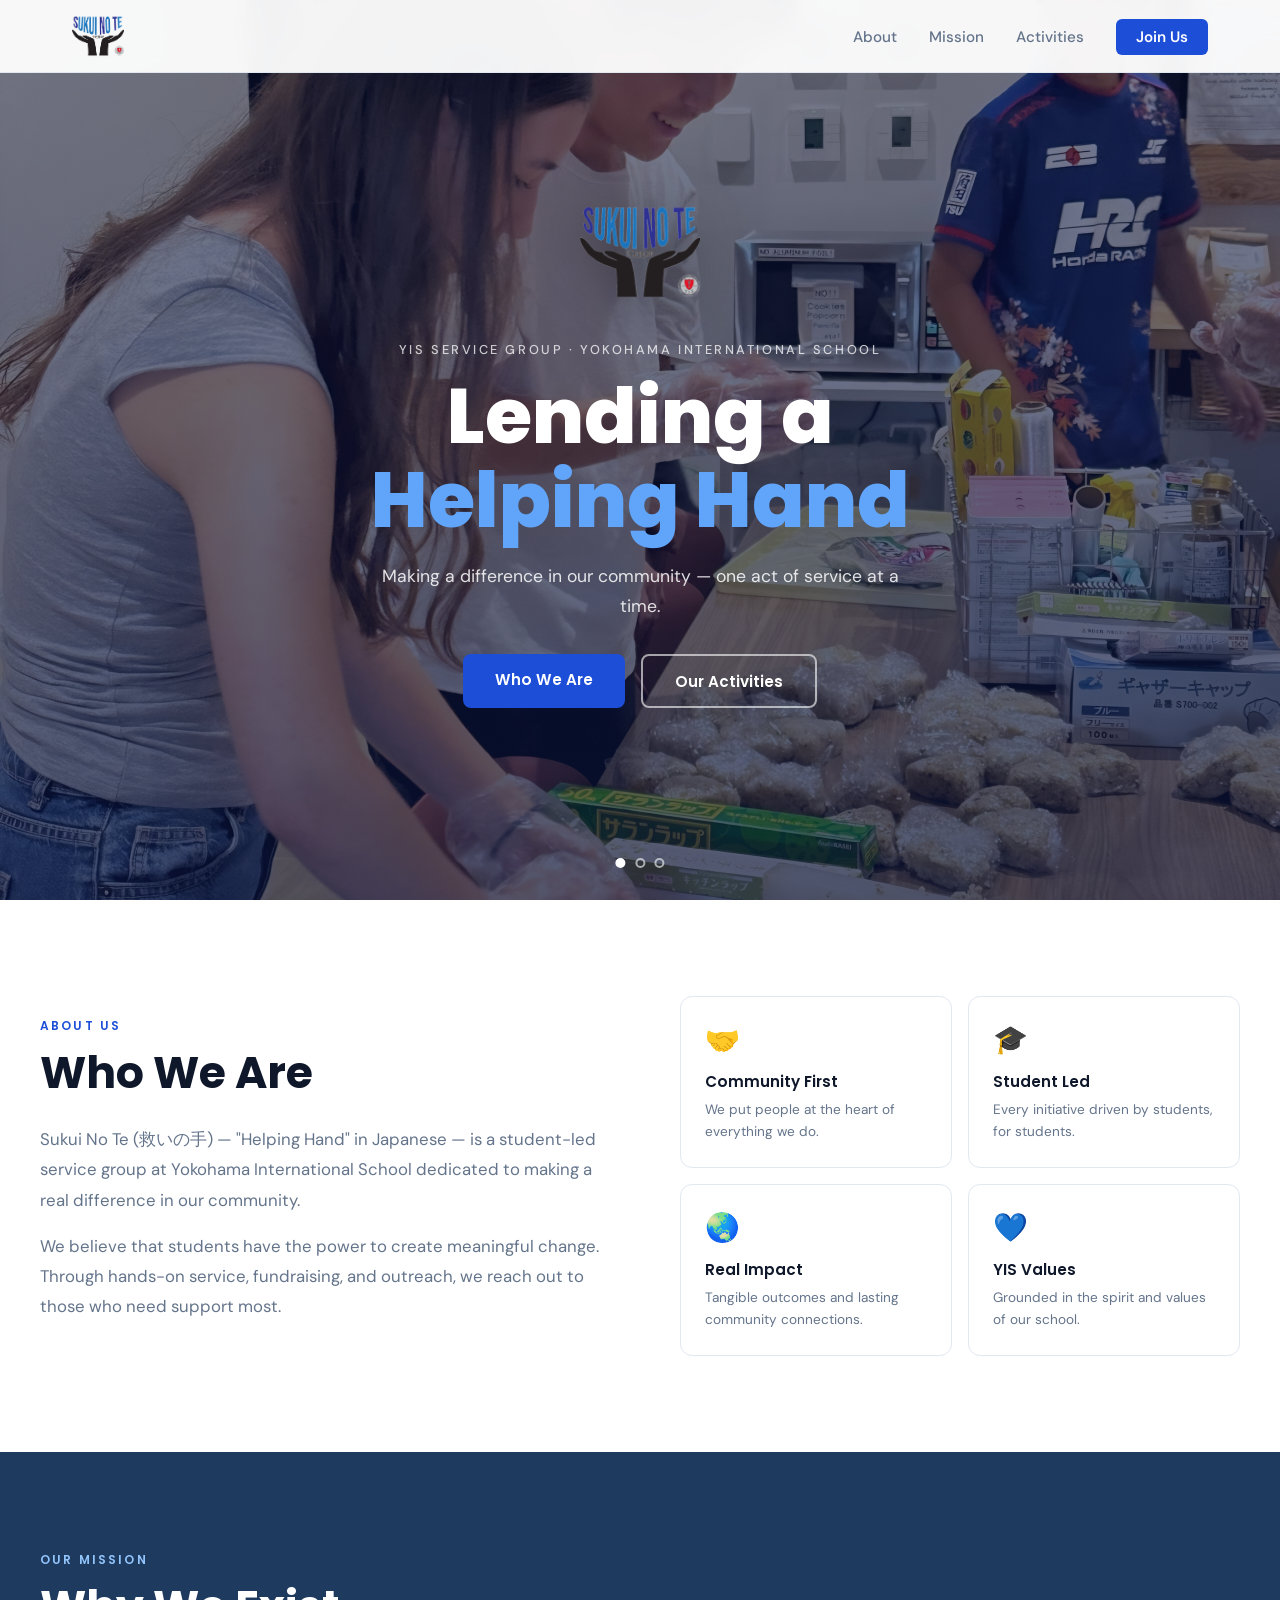
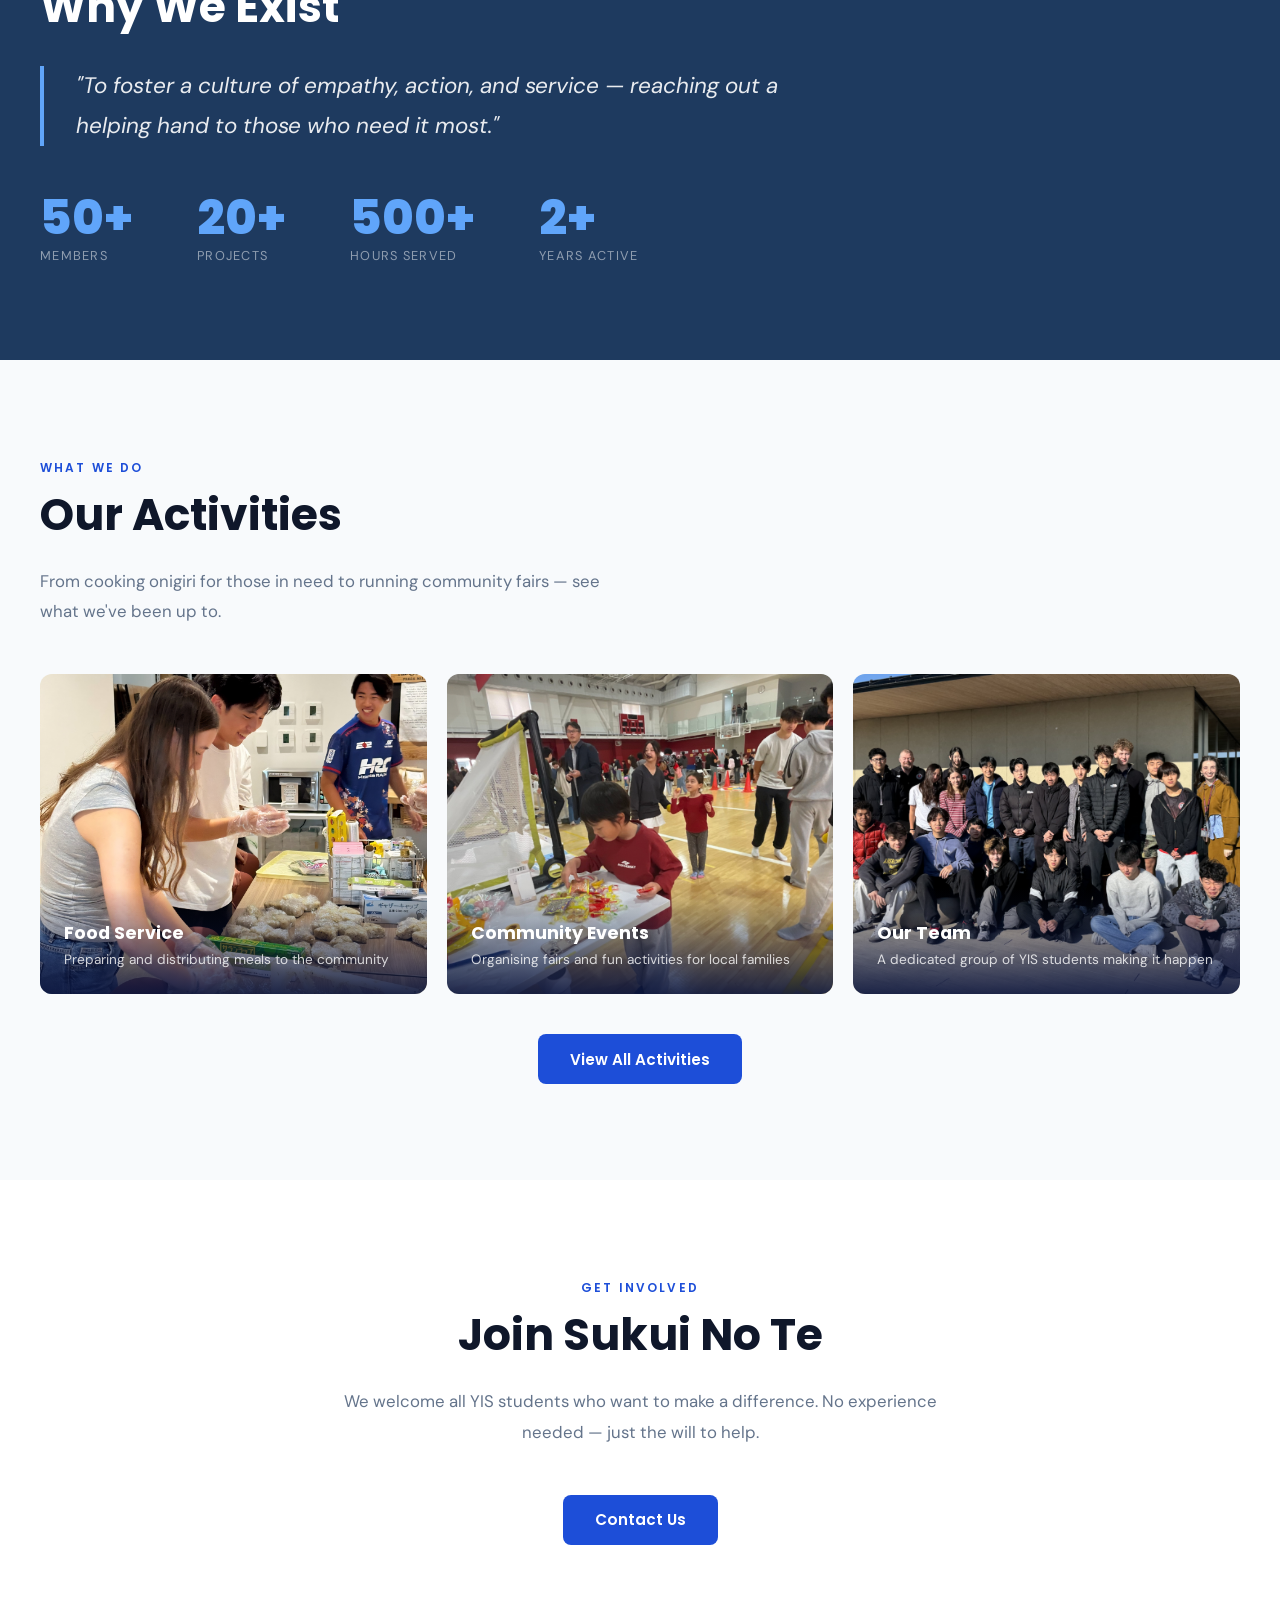
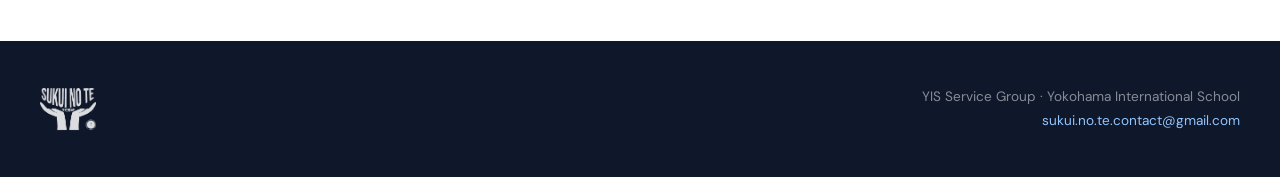
==== commit ad53f540: "Add favicon to all pages Co-Authored-By: Claude Sonnet 4.6 <noreply@anthropic.com>" ====
--- a/index.html
+++ b/index.html
@@ -4,6 +4,7 @@
   <meta charset="UTF-8" />
   <meta name="viewport" content="width=device-width, initial-scale=1.0" />
   <title>Sukui No Te | 救いの手</title>
+  <link rel="icon" type="image/png" href="images/logo.png" />
   <link rel="stylesheet" href="style.css" />
   <link href="https://fonts.googleapis.com/css2?family=Poppins:wght@400;600;700;800&family=DM+Sans:wght@300;400;500&display=swap" rel="stylesheet" />
 </head>
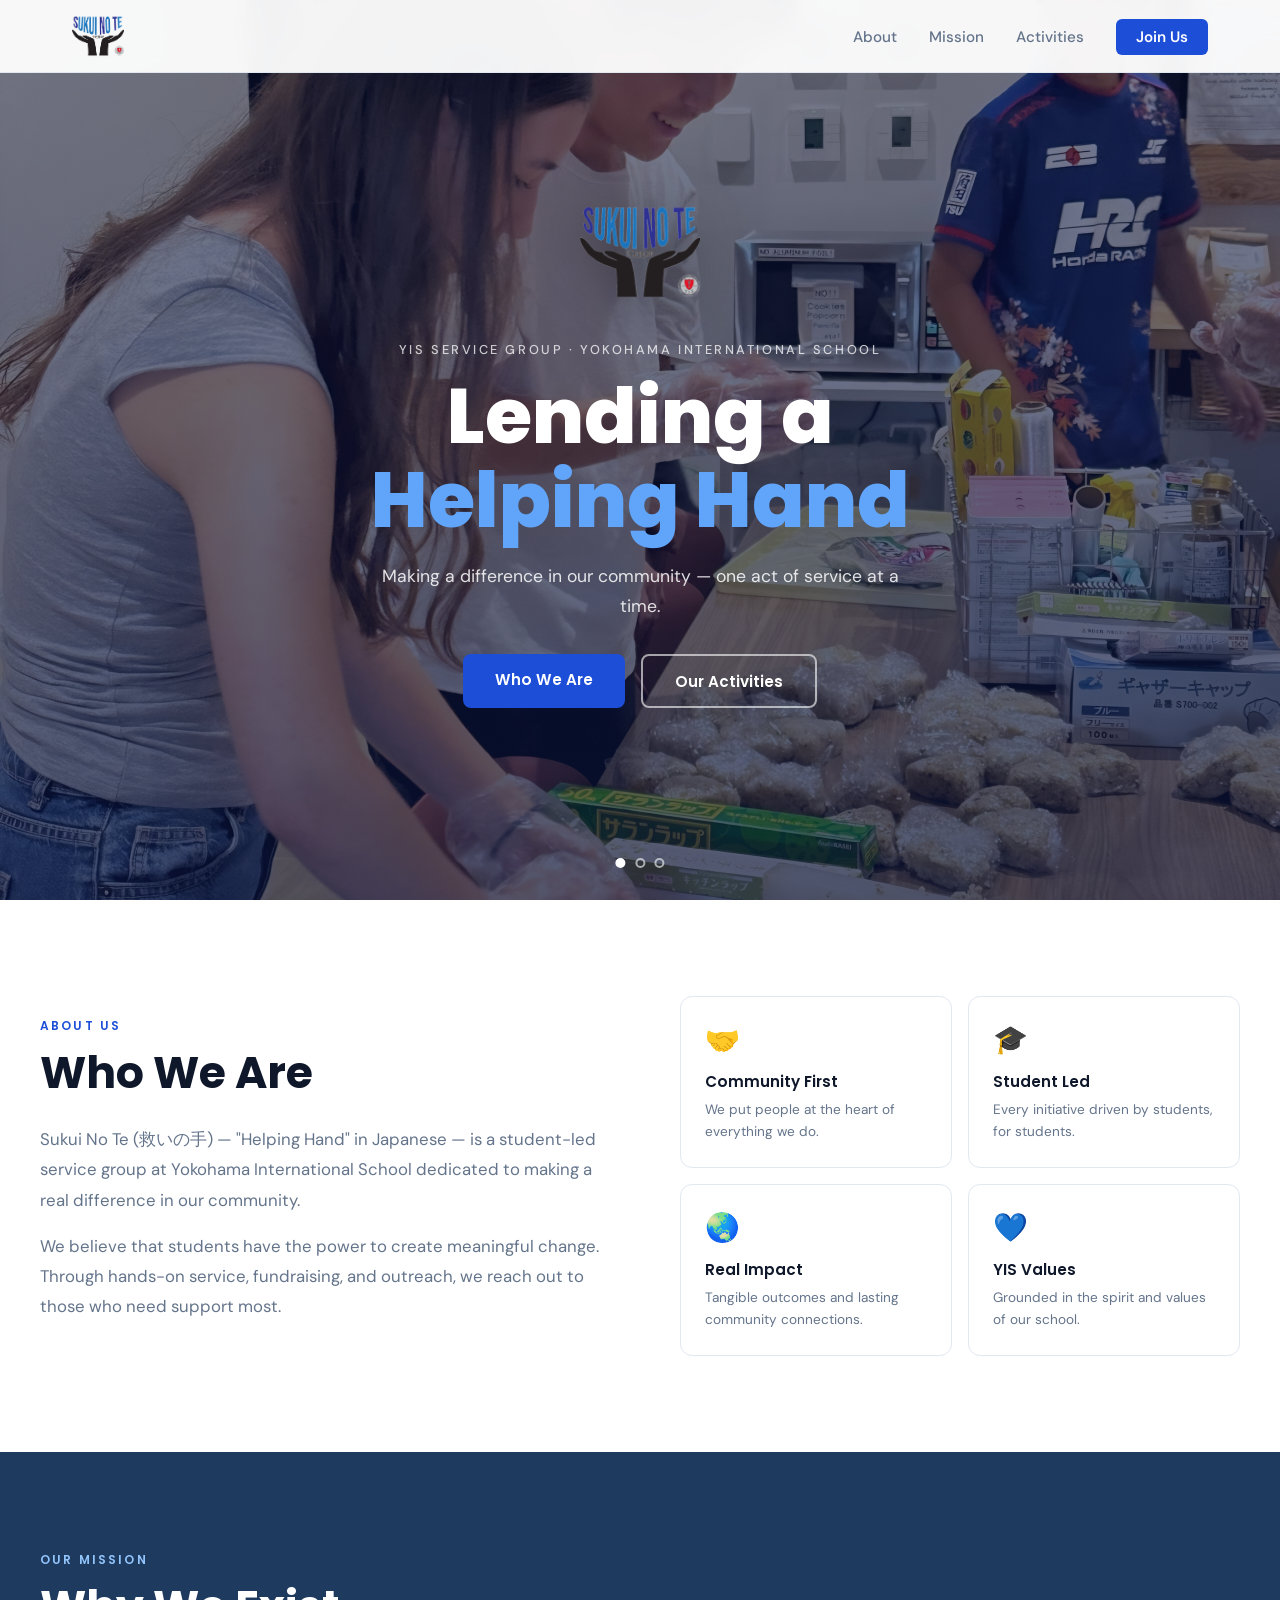
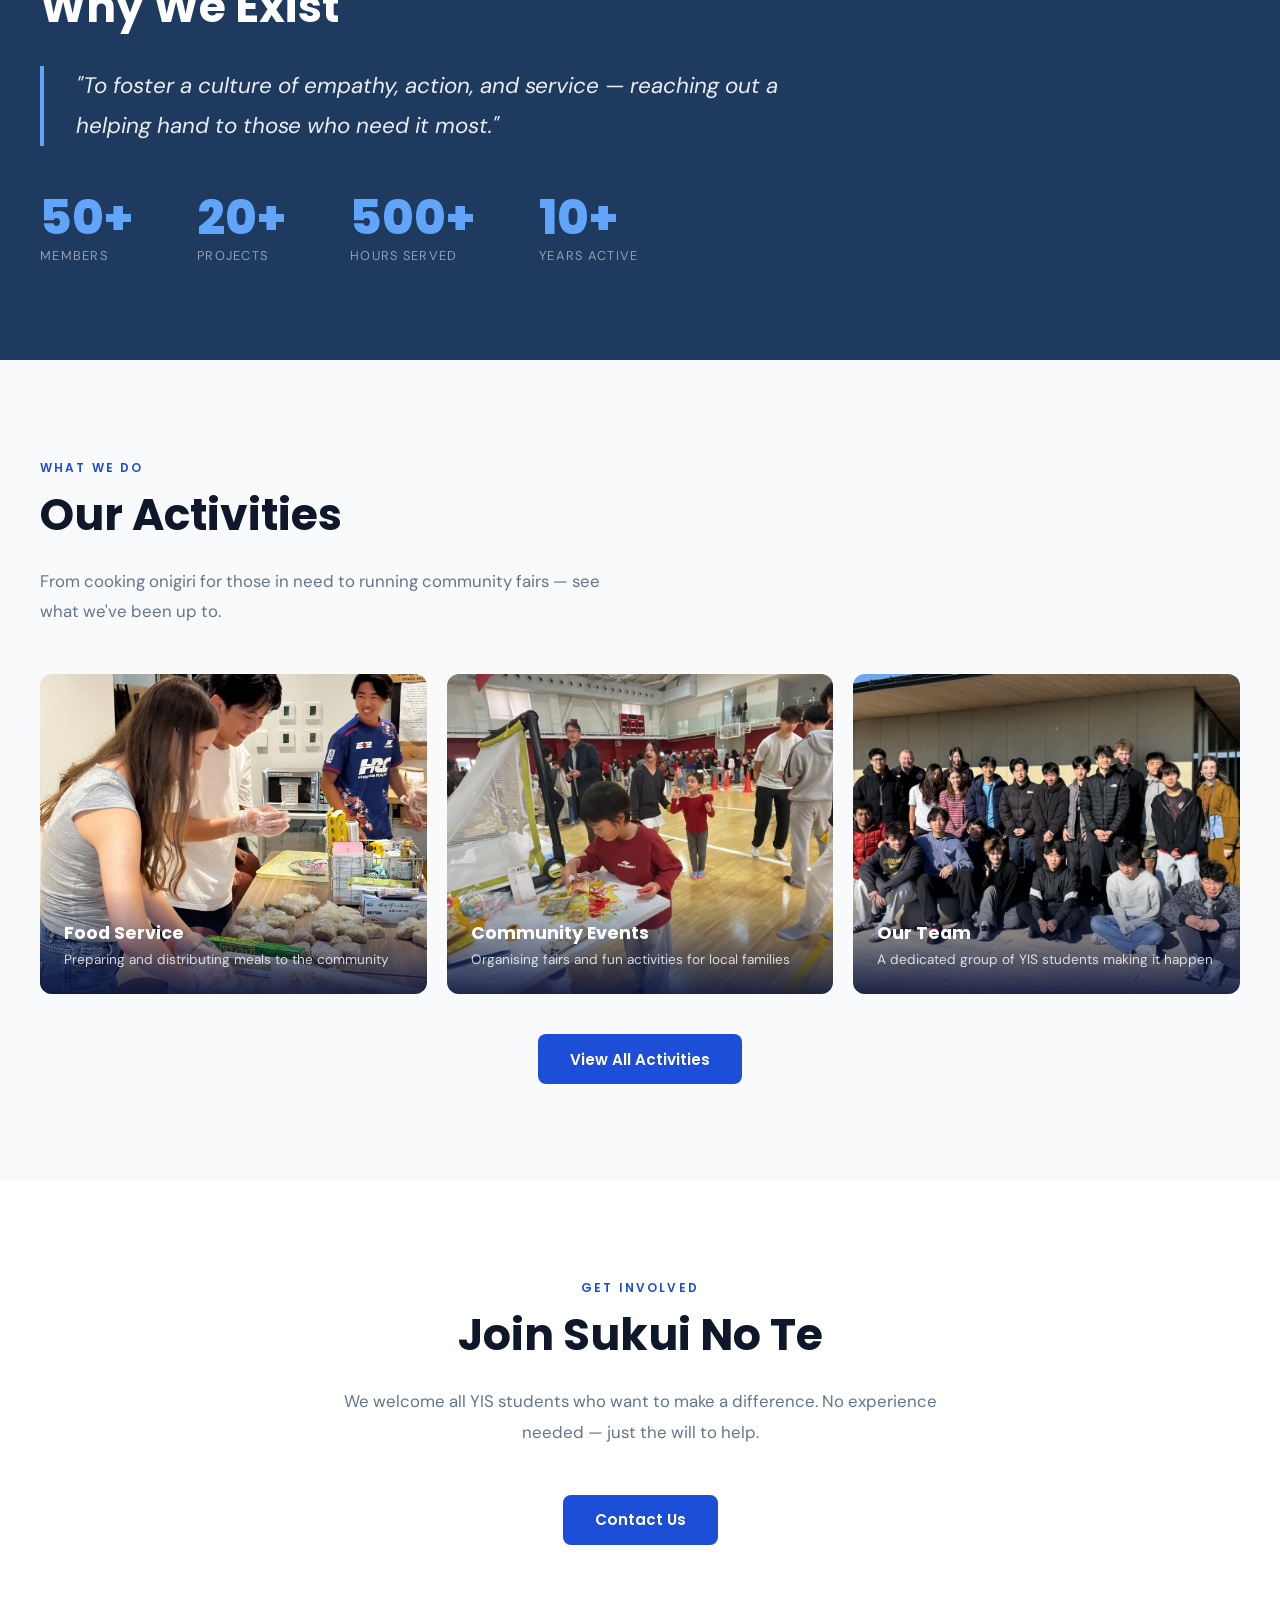
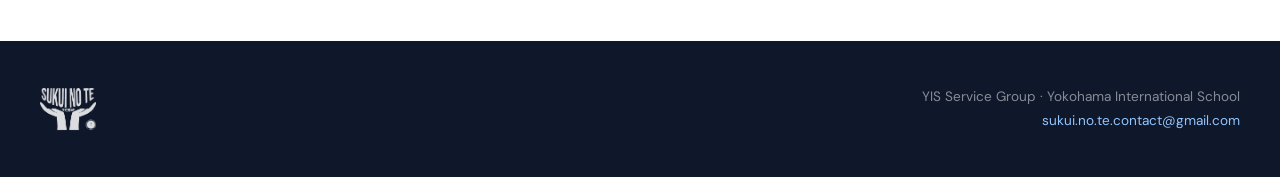
==== commit 2e2f915b: "Update Years Active stat to 10+ Co-Authored-By: Claude Sonnet 4.6 <noreply@anthropic.com>" ====
--- a/index.html
+++ b/index.html
@@ -117,7 +117,7 @@
           <span class="stat-label">Hours Served</span>
         </div>
         <div class="stat">
-          <span class="stat-num">2+</span>
+          <span class="stat-num">10+</span>
           <span class="stat-label">Years Active</span>
         </div>
       </div>
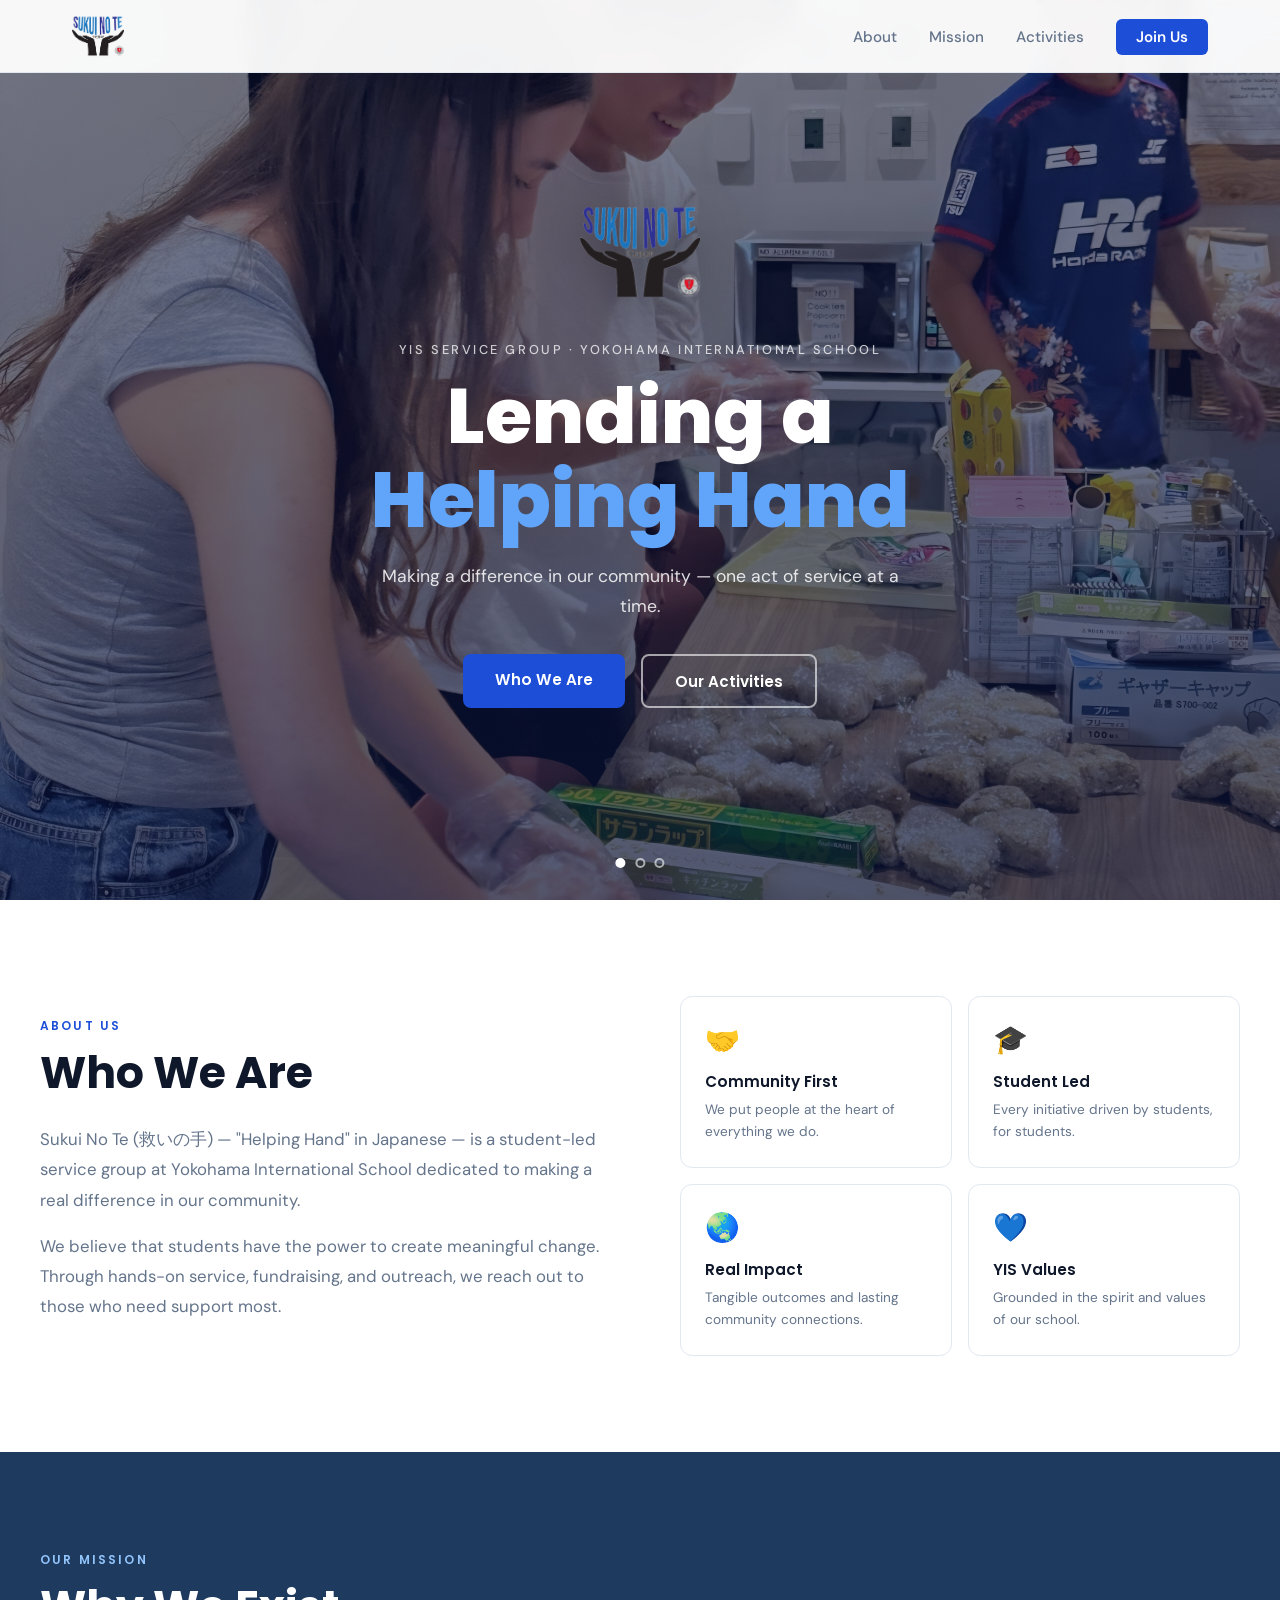
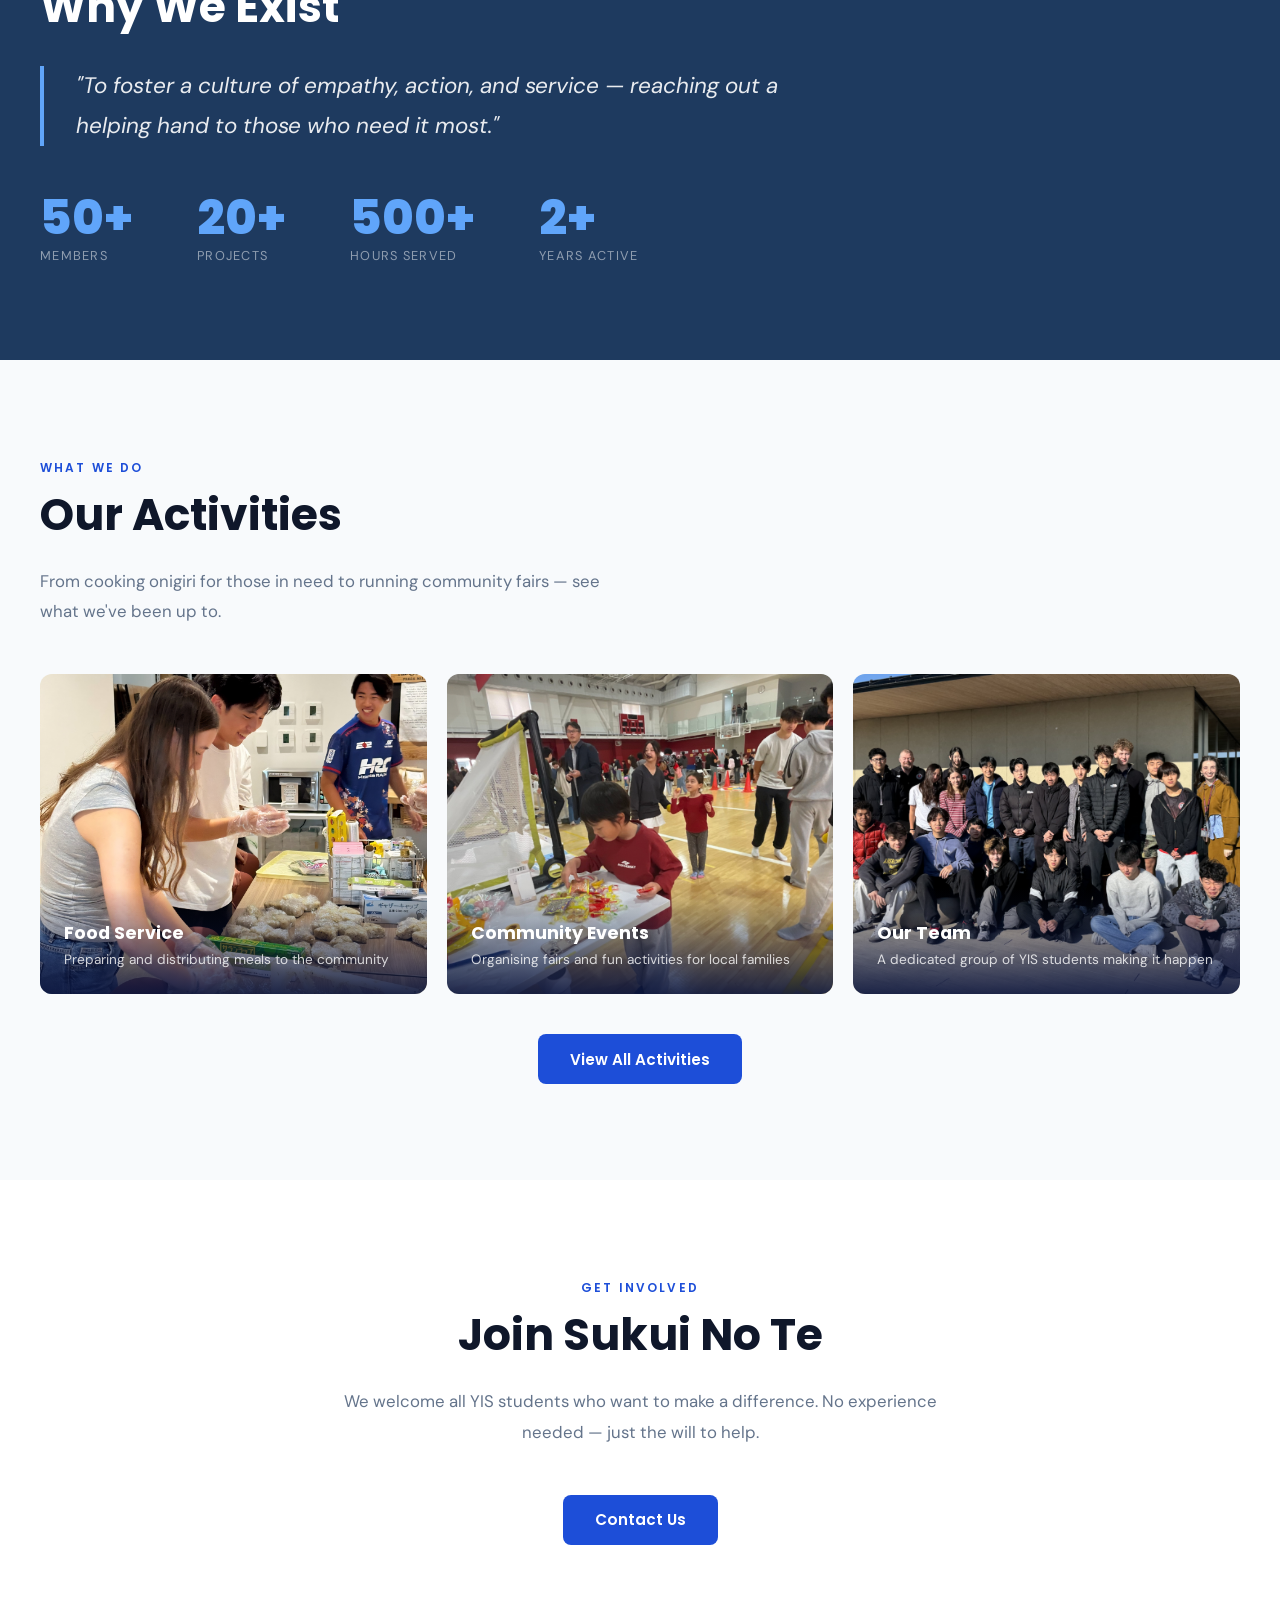
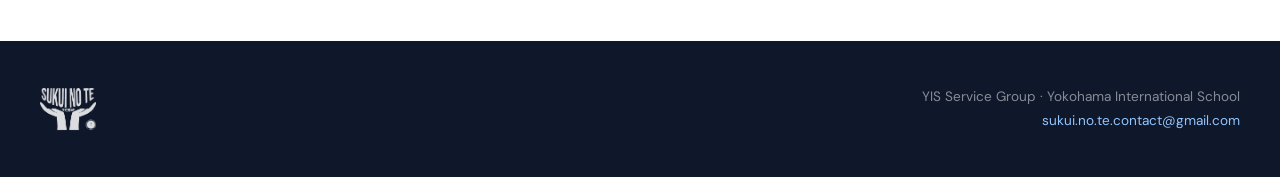
==== commit 66c8e60d: "add favicon and meta tags" ====
--- a/index.html
+++ b/index.html
@@ -5,6 +5,11 @@
   <meta name="viewport" content="width=device-width, initial-scale=1.0" />
   <title>Sukui No Te | 救いの手</title>
   <link rel="icon" type="image/png" href="images/logo.png" />
+  <link rel="apple-touch-icon" href="images/logo.png" />
+  <meta name="description" content="Sukui No Te (救いの手) — The Helping Hand. A student-led service group at Yokohama International School dedicated to making a positive impact in our community." />
+  <meta property="og:title" content="Sukui No Te | 救いの手" />
+  <meta property="og:description" content="The Helping Hand — a student-led service group at Yokohama International School." />
+  <meta property="og:image" content="images/logo.png" />
   <link rel="stylesheet" href="style.css" />
   <link href="https://fonts.googleapis.com/css2?family=Poppins:wght@400;600;700;800&family=DM+Sans:wght@300;400;500&display=swap" rel="stylesheet" />
 </head>
@@ -117,7 +122,7 @@
           <span class="stat-label">Hours Served</span>
         </div>
         <div class="stat">
-          <span class="stat-num">10+</span>
+          <span class="stat-num">2+</span>
           <span class="stat-label">Years Active</span>
         </div>
       </div>
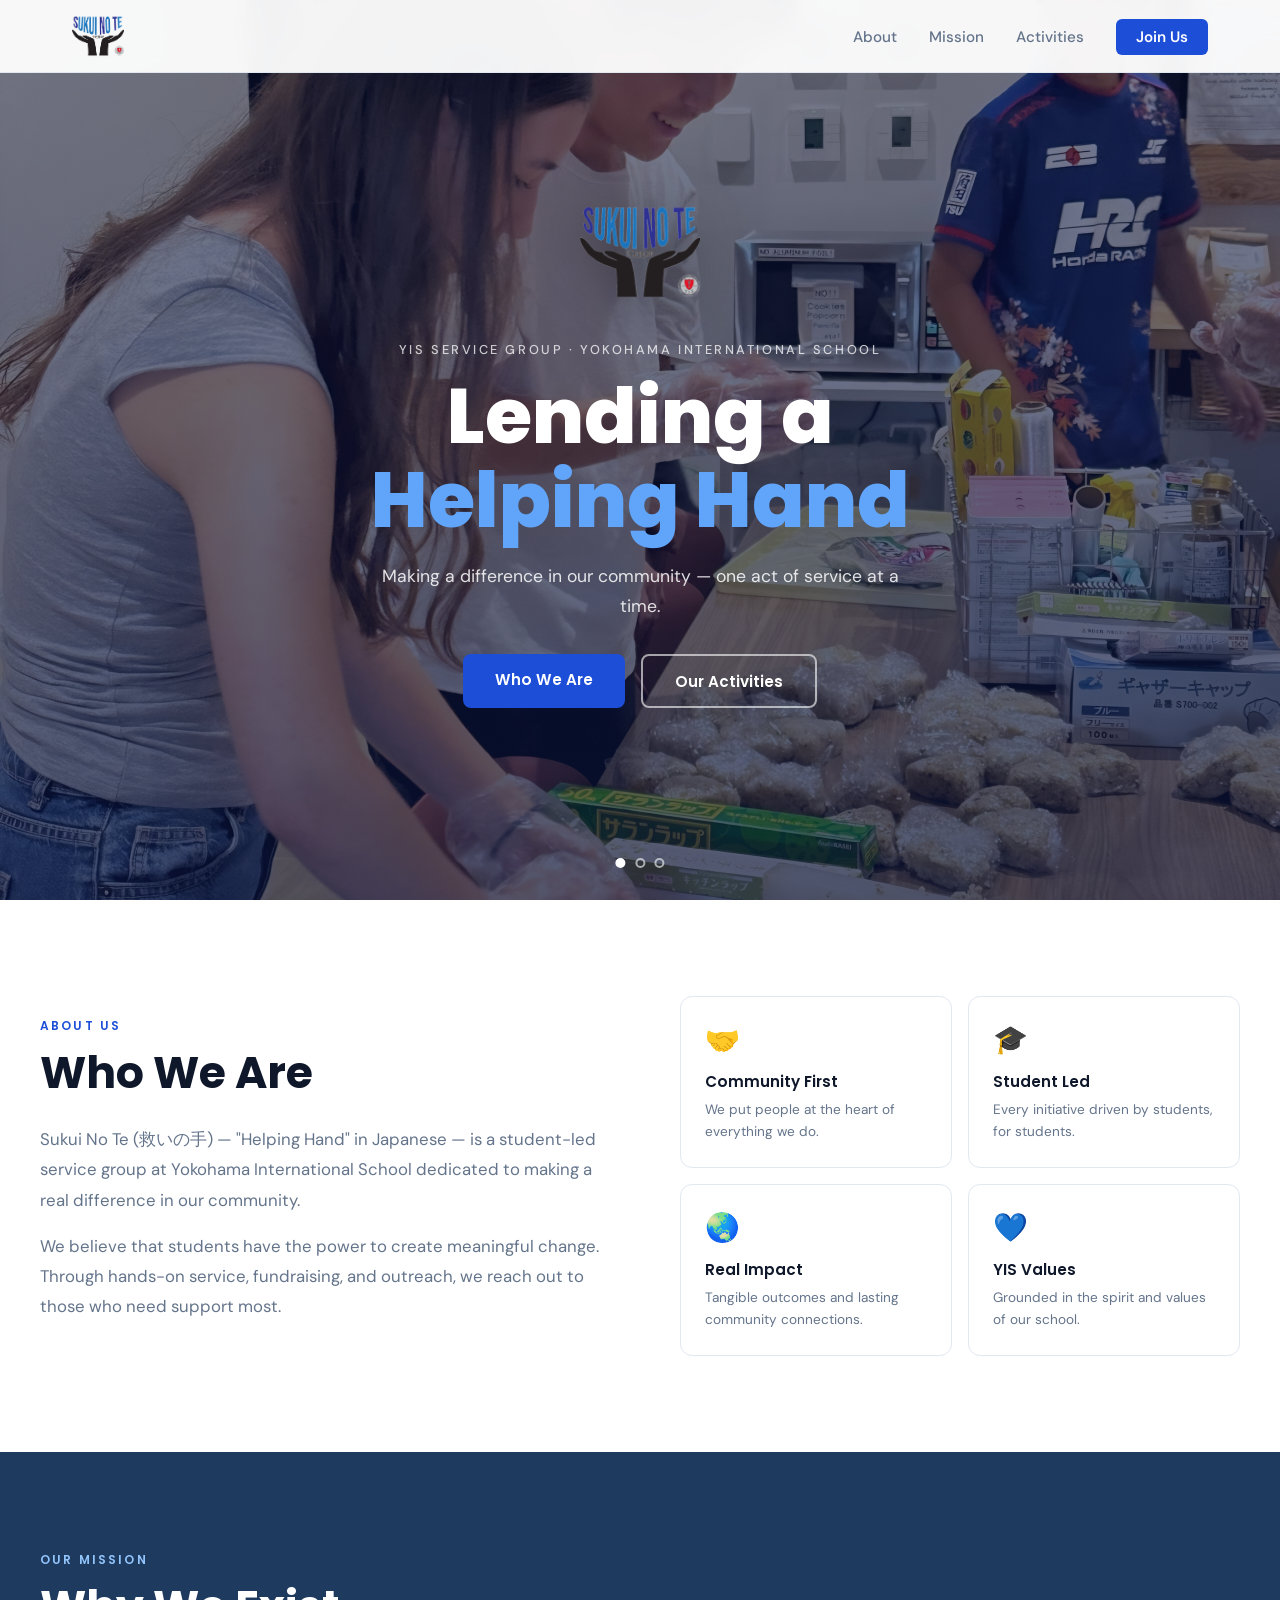
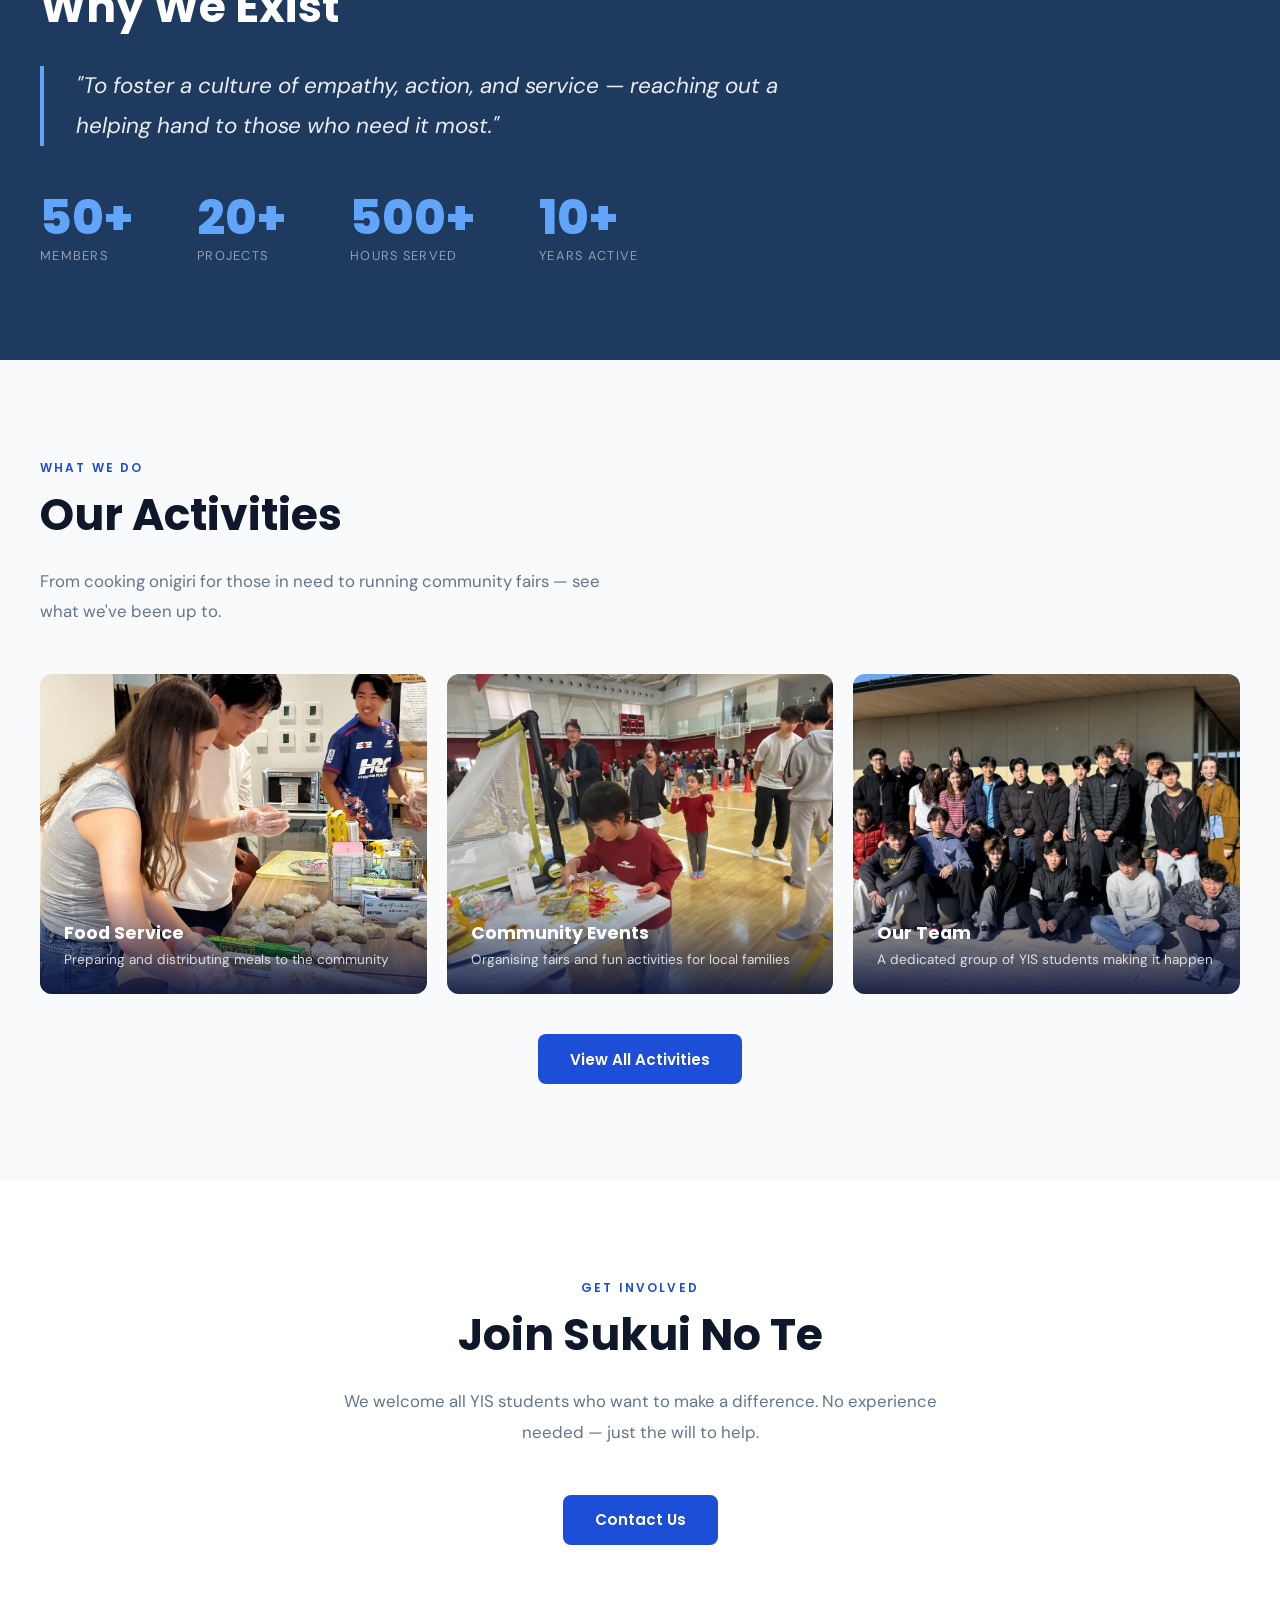
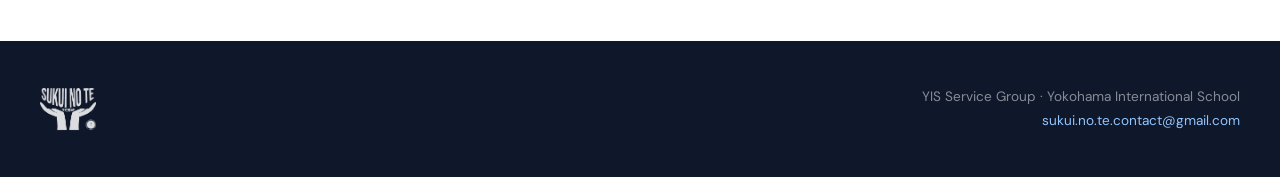
==== commit 32be9842: "resolve conflicts: keep favicon and meta tags" ====
--- a/index.html
+++ b/index.html
@@ -122,7 +122,7 @@
           <span class="stat-label">Hours Served</span>
         </div>
         <div class="stat">
-          <span class="stat-num">2+</span>
+          <span class="stat-num">10+</span>
           <span class="stat-label">Years Active</span>
         </div>
       </div>
